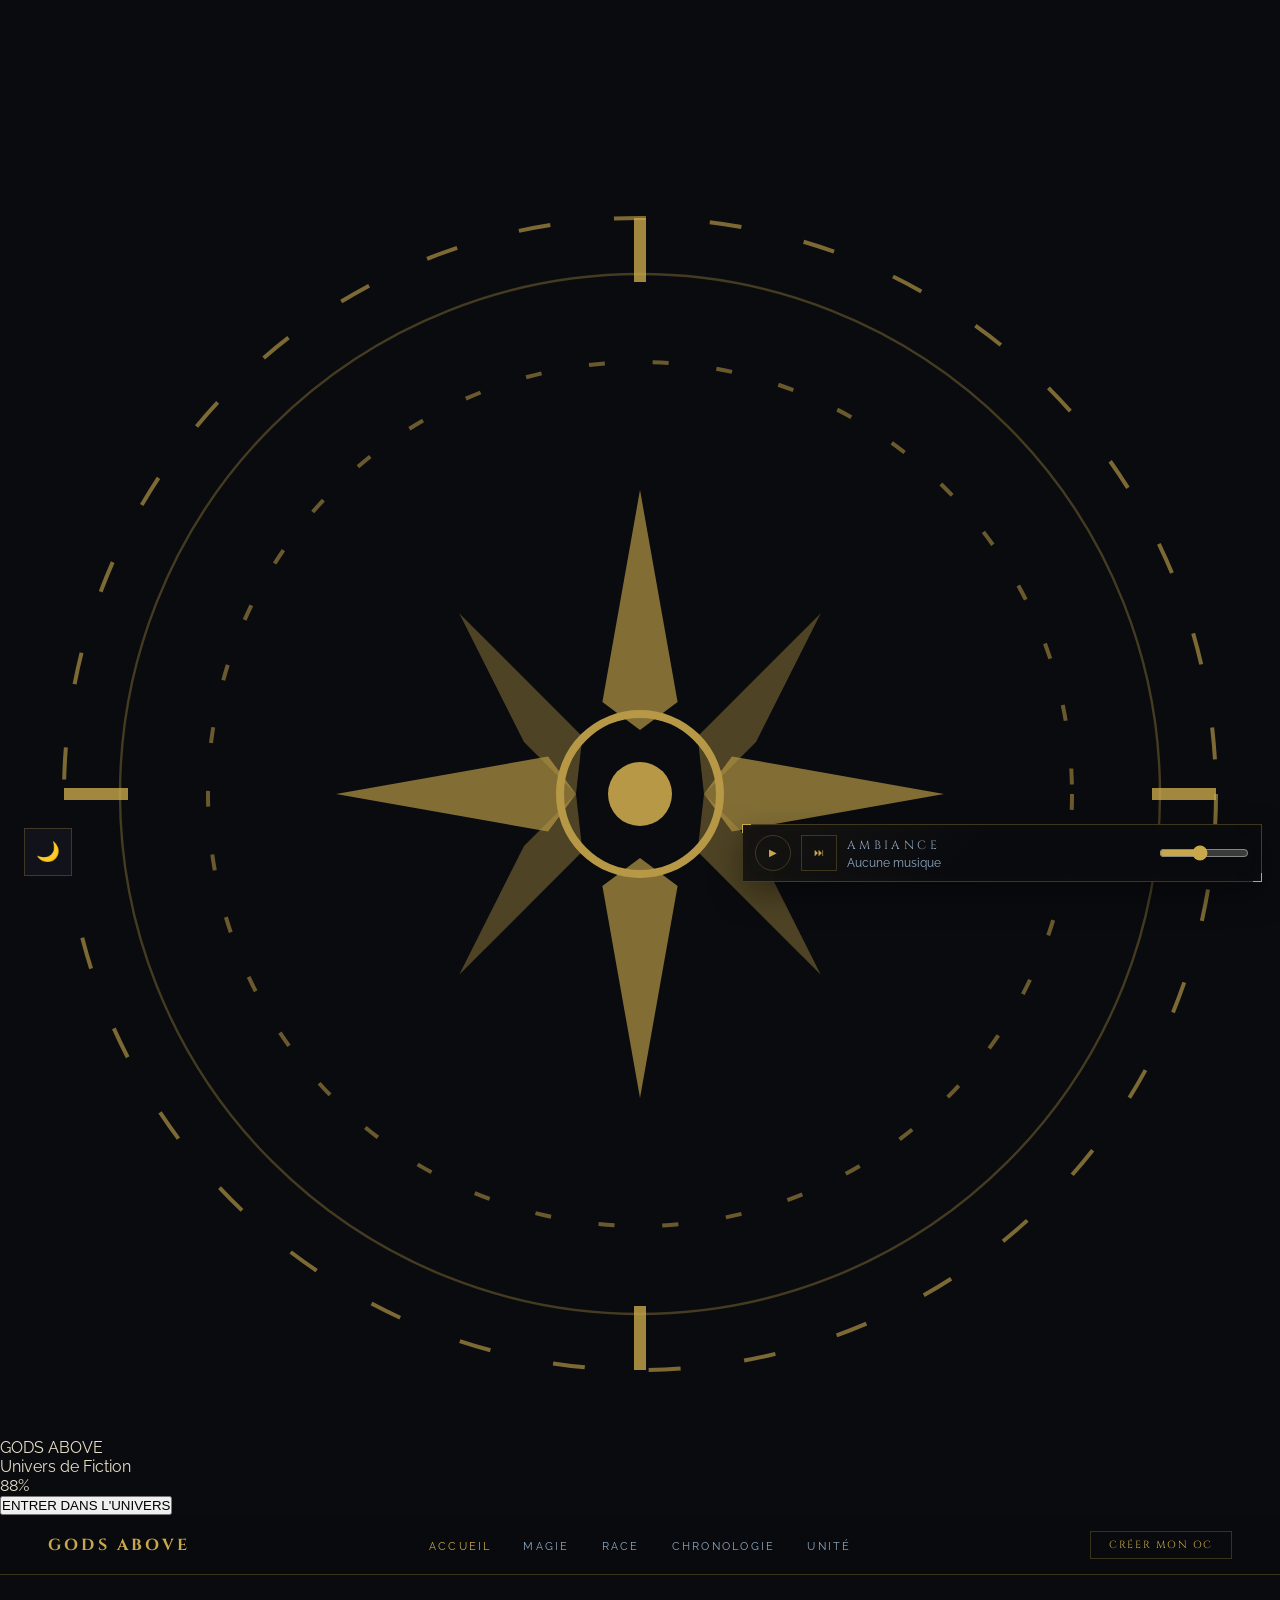
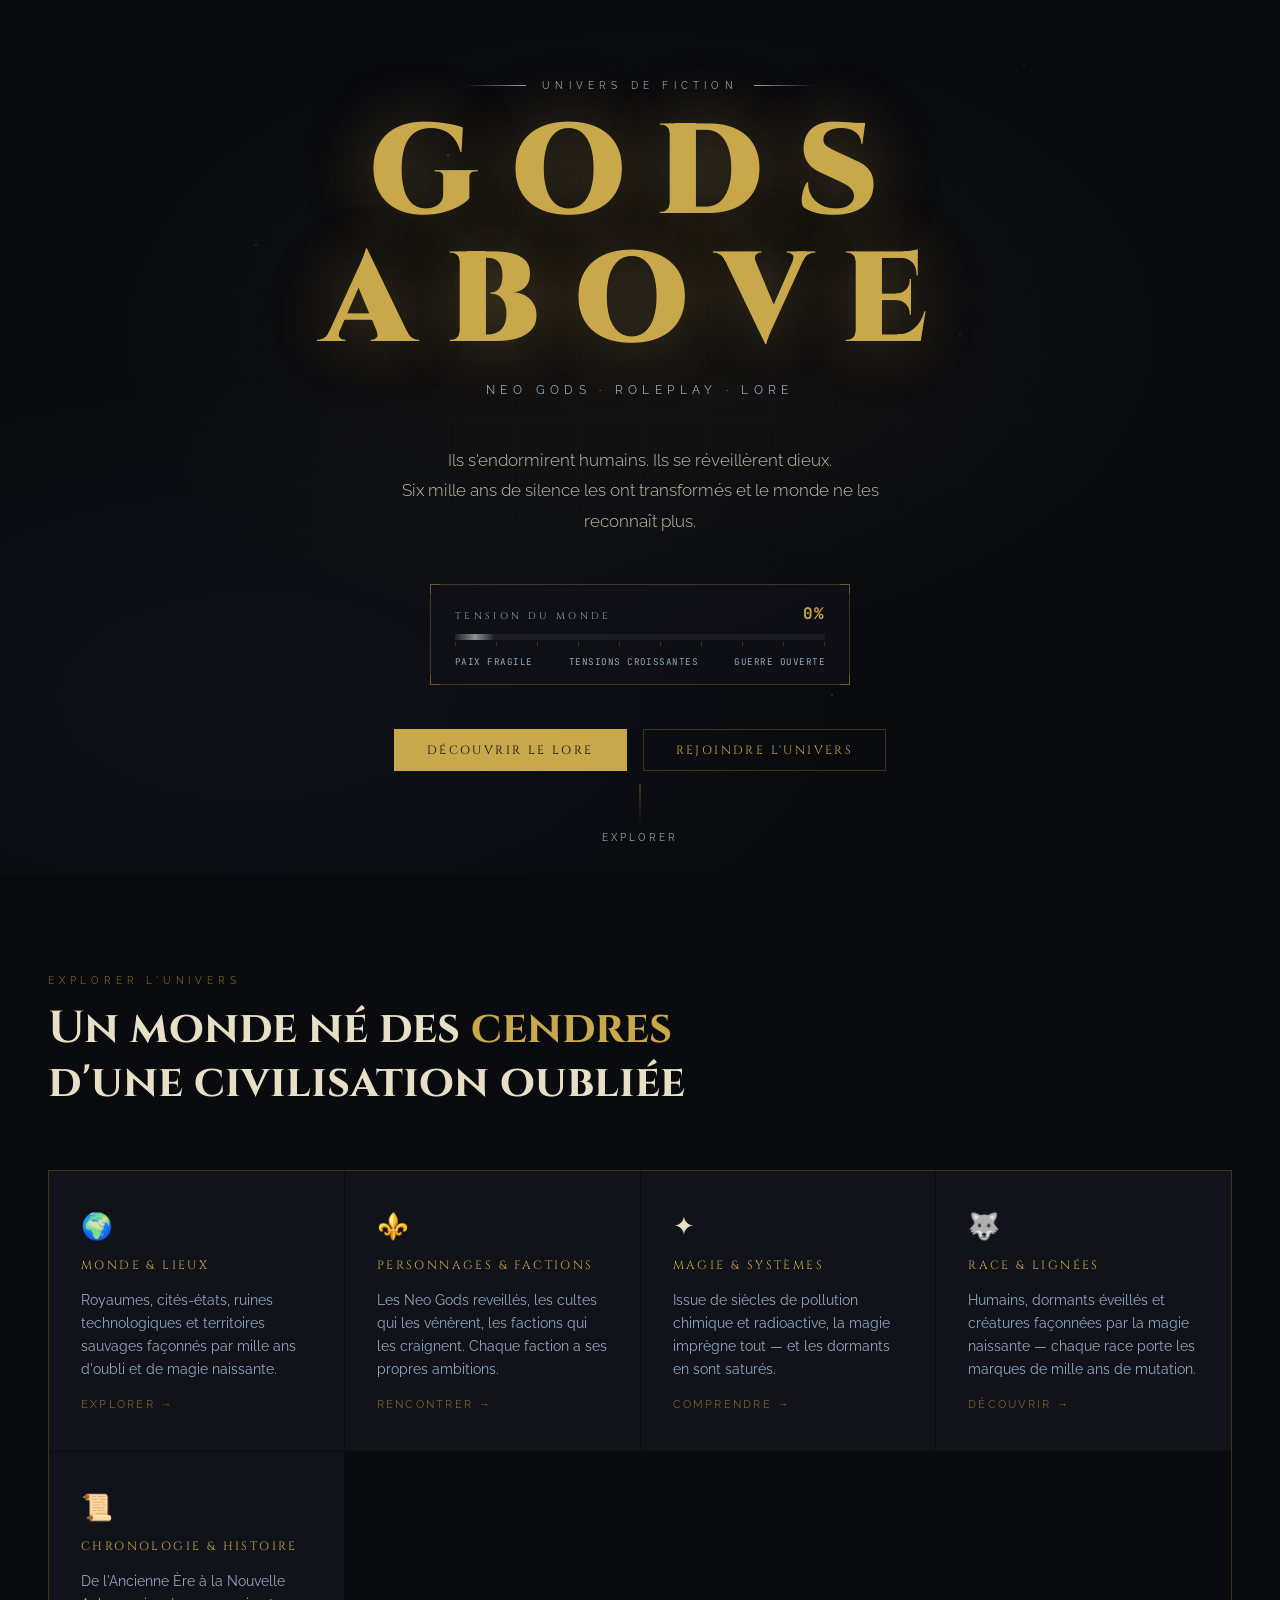
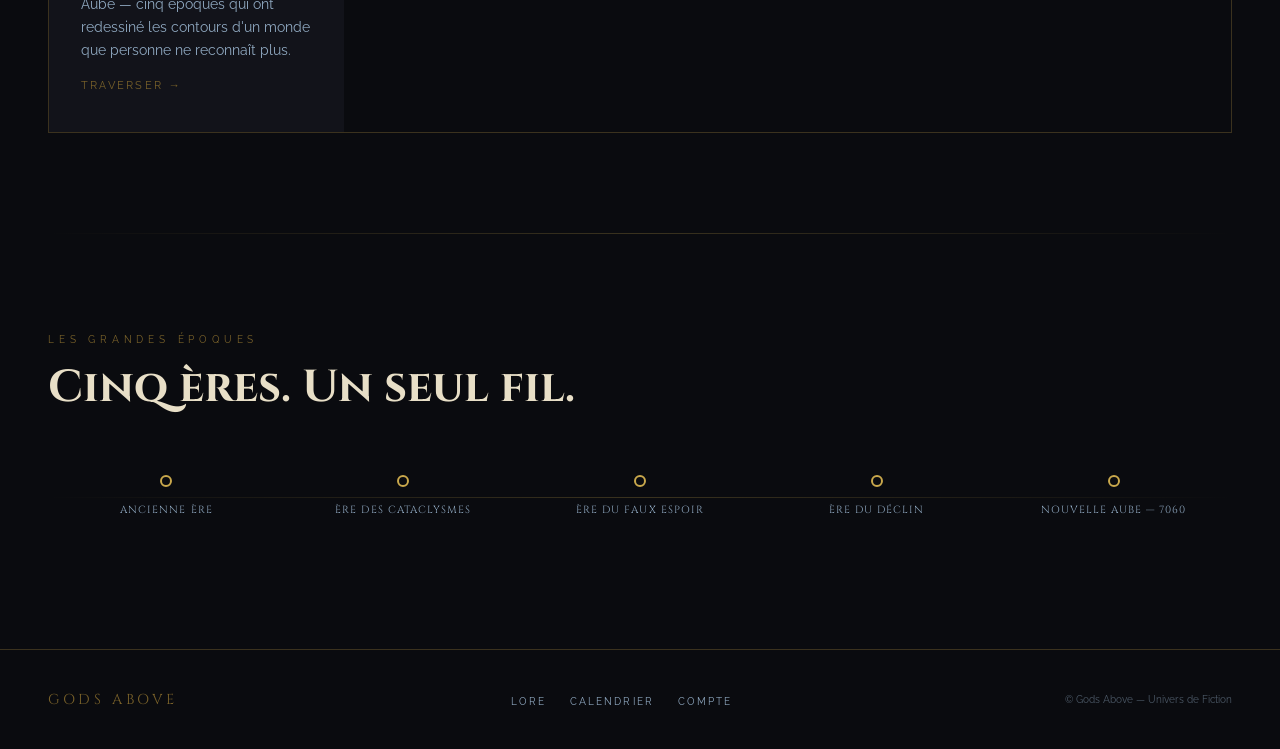
==== index.html @ 7253e28e "Update index.html" ====
<!DOCTYPE html>
<html lang="fr">
<head>
  <meta charset="UTF-8" />
  <meta name="viewport" content="width=device-width, initial-scale=1.0" />
  <title>Gods Above</title>
  <link rel="preconnect" href="https://fonts.googleapis.com" />
  <link href="https://fonts.googleapis.com/css2?family=Cinzel:wght@400;600;700;900&family=Raleway:wght@300;400;500;600&family=Cinzel+Decorative:wght@400;700&family=JetBrains+Mono:wght@400;500;700&display=swap" rel="stylesheet" />
  <link rel="stylesheet" href="css/global.css" />
  <link rel="stylesheet" href="css/loading.css" />
  <link rel="stylesheet" href="css/player.css" />
</head>
<body>
  <!-- ════════════════════════════════════
     LOADING SCREEN
════════════════════════════════════ -->
<div id="screen-loading">
<canvas id="loading-canvas"></canvas>
<div class="loading-seal">
<svg class="seal-svg" fill="none" viewbox="0 0 160 160" xmlns="http://www.w3.org/2000/svg">
<g class="seal-ring">
<circle cx="80" cy="80" opacity="0.6" r="72" stroke="#C9A84C" stroke-dasharray="4 8" stroke-width="0.5"></circle>
<circle cx="80" cy="80" opacity="0.3" r="65" stroke="#C9A84C" stroke-width="0.3"></circle>
<line opacity="0.8" stroke="#C9A84C" stroke-width="1.5" x1="80" x2="80" y1="8" y2="16"></line>
<line opacity="0.8" stroke="#C9A84C" stroke-width="1.5" x1="152" x2="144" y1="80" y2="80"></line>
<line opacity="0.8" stroke="#C9A84C" stroke-width="1.5" x1="80" x2="80" y1="152" y2="144"></line>
<line opacity="0.8" stroke="#C9A84C" stroke-width="1.5" x1="8" x2="16" y1="80" y2="80"></line>
</g>
<g style="animation: rotateSeal 5s linear infinite reverse; transform-origin:80px 80px;">
<circle cx="80" cy="80" opacity="0.5" r="54" stroke="#C9A84C" stroke-dasharray="2 6" stroke-width="0.5"></circle>
</g>
<g opacity="0.9">
<path d="M80 42 L84.7 68.5 L80 72 L75.3 68.5 Z" fill="#C9A84C" opacity="0.7"></path>
<path d="M80 118 L84.7 91.5 L80 88 L75.3 91.5 Z" fill="#C9A84C" opacity="0.7"></path>
<path d="M42 80 L68.5 75.3 L72 80 L68.5 84.7 Z" fill="#C9A84C" opacity="0.7"></path>
<path d="M118 80 L91.5 75.3 L88 80 L91.5 84.7 Z" fill="#C9A84C" opacity="0.7"></path>
<path d="M57.4 57.4 L72.8 72.8 L72 80 L65.5 73.5 Z" fill="#C9A84C" opacity="0.4"></path>
<path d="M102.6 57.4 L87.2 72.8 L88 80 L94.5 73.5 Z" fill="#C9A84C" opacity="0.4"></path>
<path d="M57.4 102.6 L72.8 87.2 L72 80 L65.5 86.5 Z" fill="#C9A84C" opacity="0.4"></path>
<path d="M102.6 102.6 L87.2 87.2 L88 80 L94.5 86.5 Z" fill="#C9A84C" opacity="0.4"></path>
<circle cx="80" cy="80" fill="none" r="10" stroke="#C9A84C" stroke-width="1"></circle>
<circle cx="80" cy="80" fill="#C9A84C" r="4"></circle>
</g>
</svg>
<div class="loading-title">GODS ABOVE</div>
<div class="loading-sub">Univers de Fiction</div>
<div class="loading-bar-wrap">
<div class="loading-bar" id="loading-bar"></div>
</div>
<div class="loading-pct" id="loading-pct">0%</div>
<button class="enter-btn" id="enter-btn" onclick="enterSite()">
      ENTRER DANS L'UNIVERS
    </button>
</div>
</div>
  <nav class="site-nav">
    <a href="#/accueil" class="nav-logo" data-route="accueil">GODS ABOVE</a>
    <ul class="nav-links">
      <li><a href="#/accueil" data-route="accueil">Accueil</a></li>
      <li><a href="#/magie" data-route="magie">Magie</a></li>
      <li><a href="#/race" data-route="race">Race</a></li>
      <li><a href="#/chronologie" data-route="chronologie">Chronologie</a></li>
      <li><a href="#/unite" data-route="unite">Unité</a></li>
    </ul>
    <div class="nav-actions">
      <a href="#/creation" class="nav-btn nav-btn-outline" data-route="creation">Créer mon OC</a>
    </div>
  </nav>

  <main id="ga-app"></main>

  <div class="music-player" aria-label="Lecteur musical">
  <audio id="ga-audio"></audio>

  <button
    id="ga-play"
    class="music-btn music-play-btn"
    type="button"
    aria-label="Lire la musique"
  >
    ▶
  </button>

  <button
    id="ga-next"
    class="music-btn"
    type="button"
    aria-label="Piste suivante"
  >
    ⏭
  </button>

  <div class="music-track">
    <span class="music-track-label">Ambiance</span>
    <span id="ga-track-title">Aucune musique</span>
  </div>

  <input
    id="ga-volume"
    class="music-volume"
    type="range"
    min="0"
    max="1"
    step="0.01"
    value="0.45"
    aria-label="Volume"
  />
</div>

  <script src="js/router.js"></script>
  <script src="js/loading.js"></script>
  <script src="js/player.js"></script>
</body>
</html>
---- css/global.css ----
:root {
  --gold: #C9A84C;
  --gold-light: #E8C96A;
  --gold-dim: #7A622A;
  --dark: #0A0B0F;
  --panel: #12131A;
  --panel-2: #1E1F28;
  --border: rgba(201,168,76,0.25);
  --text: #E8DFC7;
  --text-muted: #8FA8C0;
}
* { box-sizing: border-box; }
html { scroll-behavior: smooth; }
body {
  margin: 0;
  min-height: 100vh;
  background: var(--dark);
  color: var(--text);
  font-family: 'Raleway', sans-serif;
  overflow-x: hidden;
}
a { color: inherit; }
.site-nav {
  position: sticky;
  top: 0;
  z-index: 10000;
  background: rgba(10,11,15,0.94);
  backdrop-filter: blur(12px);
  border-bottom: 1px solid var(--border);
  padding: 0 48px;
  display: flex;
  align-items: center;
  justify-content: space-between;
  height: 60px;
}
.nav-logo {
  font-family: 'Cinzel', serif;
  font-size: 1rem;
  font-weight: 700;
  letter-spacing: 0.2em;
  color: var(--gold);
  text-decoration: none;
  white-space: nowrap;
}
.nav-links {
  display: flex;
  gap: 32px;
  list-style: none;
  margin: 0;
  padding: 0;
}
.nav-links a {
  font-size: 0.7rem;
  letter-spacing: 0.2em;
  text-transform: uppercase;
  color: var(--text-muted);
  text-decoration: none;
  transition: color 0.2s;
}
.nav-links a:hover,
.nav-links a.active { color: var(--gold); }
.nav-actions { display: flex; gap: 12px; align-items: center; }
.nav-btn {
  padding: 6px 18px;
  font-family: 'Cinzel', serif;
  font-size: 0.65rem;
  letter-spacing: 0.15em;
  cursor: pointer;
  transition: all 0.2s;
  text-transform: uppercase;
  text-decoration: none;
  border: none;
}
.nav-btn-outline { background: transparent; color: var(--gold); border: 1px solid var(--border); }
.nav-btn-outline:hover { border-color: var(--gold); background: rgba(201,168,76,0.06); }
#ga-app { min-height: calc(100vh - 60px); }
#ga-app.is-loading { opacity: 0.45; transition: opacity .18s ease; }
.page-placeholder { padding: 80px 48px; color: var(--text); }
.music-player {
  position: fixed;
  right: 18px;
  bottom: 18px;
  z-index: 11000;
  display: flex;
  align-items: center;
  gap: 8px;
  padding: 10px 12px;
  background: rgba(18,19,26,0.92);
  border: 1px solid var(--border);
  backdrop-filter: blur(10px);
}
.music-player button {
  background: transparent;
  color: var(--gold);
  border: 1px solid var(--border);
  padding: 5px 9px;
  cursor: pointer;
  font-family: 'Cinzel', serif;
  letter-spacing: .08em;
  font-size: .65rem;
  text-transform: uppercase;
}
.music-player span { color: var(--text-muted); font-size: .75rem; }
.music-player input { width: 90px; }
@media (max-width: 900px) {
  .site-nav { padding: 0 20px; }
  .nav-links { display: none; }
  .music-player { left: 12px; right: 12px; justify-content: center; }
}

/* ════════════════════════════════════════
   MUSIC PLAYER
════════════════════════════════════════ */

.music-player {
  position: fixed;
  right: 18px;
  bottom: 18px;
  z-index: 300;

  width: min(520px, calc(100vw - 36px));
  min-height: 58px;
  padding: 10px 12px;

  display: flex;
  align-items: center;
  gap: 10px;

  background:
    linear-gradient(135deg, rgba(201, 168, 76, 0.06), transparent 45%),
    rgba(10, 11, 15, 0.96);

  border: 1px solid rgba(201, 168, 76, 0.28);
  box-shadow:
    0 12px 32px rgba(0, 0, 0, 0.38),
    inset 0 0 18px rgba(201, 168, 76, 0.025);

  backdrop-filter: blur(10px);
}

.music-player::before,
.music-player::after {
  content: "";
  position: absolute;
  width: 9px;
  height: 9px;
  pointer-events: none;
}

.music-player::before {
  top: -1px;
  left: -1px;
  border-top: 1px solid var(--gold);
  border-left: 1px solid var(--gold);
}

.music-player::after {
  right: -1px;
  bottom: -1px;
  border-right: 1px solid var(--gold);
  border-bottom: 1px solid var(--gold);
}

.music-btn {
  width: 36px;
  height: 36px;
  flex: 0 0 36px;

  display: inline-flex;
  align-items: center;
  justify-content: center;

  border: 1px solid rgba(201, 168, 76, 0.35);
  background: rgba(201, 168, 76, 0.04);
  color: var(--gold);

  font-family: "Cinzel", serif;
  font-size: 0.82rem;

  cursor: pointer;
  transition:
    background 0.2s ease,
    border-color 0.2s ease,
    color 0.2s ease,
    transform 0.2s ease,
    box-shadow 0.2s ease;
}

.music-play-btn {
  border-radius: 50%;
}

.music-btn:hover {
  background: rgba(201, 168, 76, 0.12);
  border-color: var(--gold);
  color: var(--gold-light);
  transform: translateY(-1px);
  box-shadow: 0 0 16px rgba(201, 168, 76, 0.18);
}

.music-track {
  min-width: 0;
  flex: 1;

  display: flex;
  flex-direction: column;
  gap: 3px;
}

.music-track-label {
  font-family: "Cinzel", serif;
  font-size: 0.5rem;
  letter-spacing: 0.28em;
  text-transform: uppercase;
  color: var(--gold-dim);
}

#ga-track-title {
  overflow: hidden;
  white-space: nowrap;
  text-overflow: ellipsis;

  font-family: "Raleway", sans-serif;
  font-size: 0.76rem;
  color: var(--text-muted);
}

.music-volume {
  width: 82px;
  accent-color: var(--gold);
  cursor: pointer;
}

@media (max-width: 620px) {
  .music-player {
    right: 10px;
    bottom: 10px;
    width: calc(100vw - 20px);
  }

  .music-volume {
    width: 56px;
  }
}
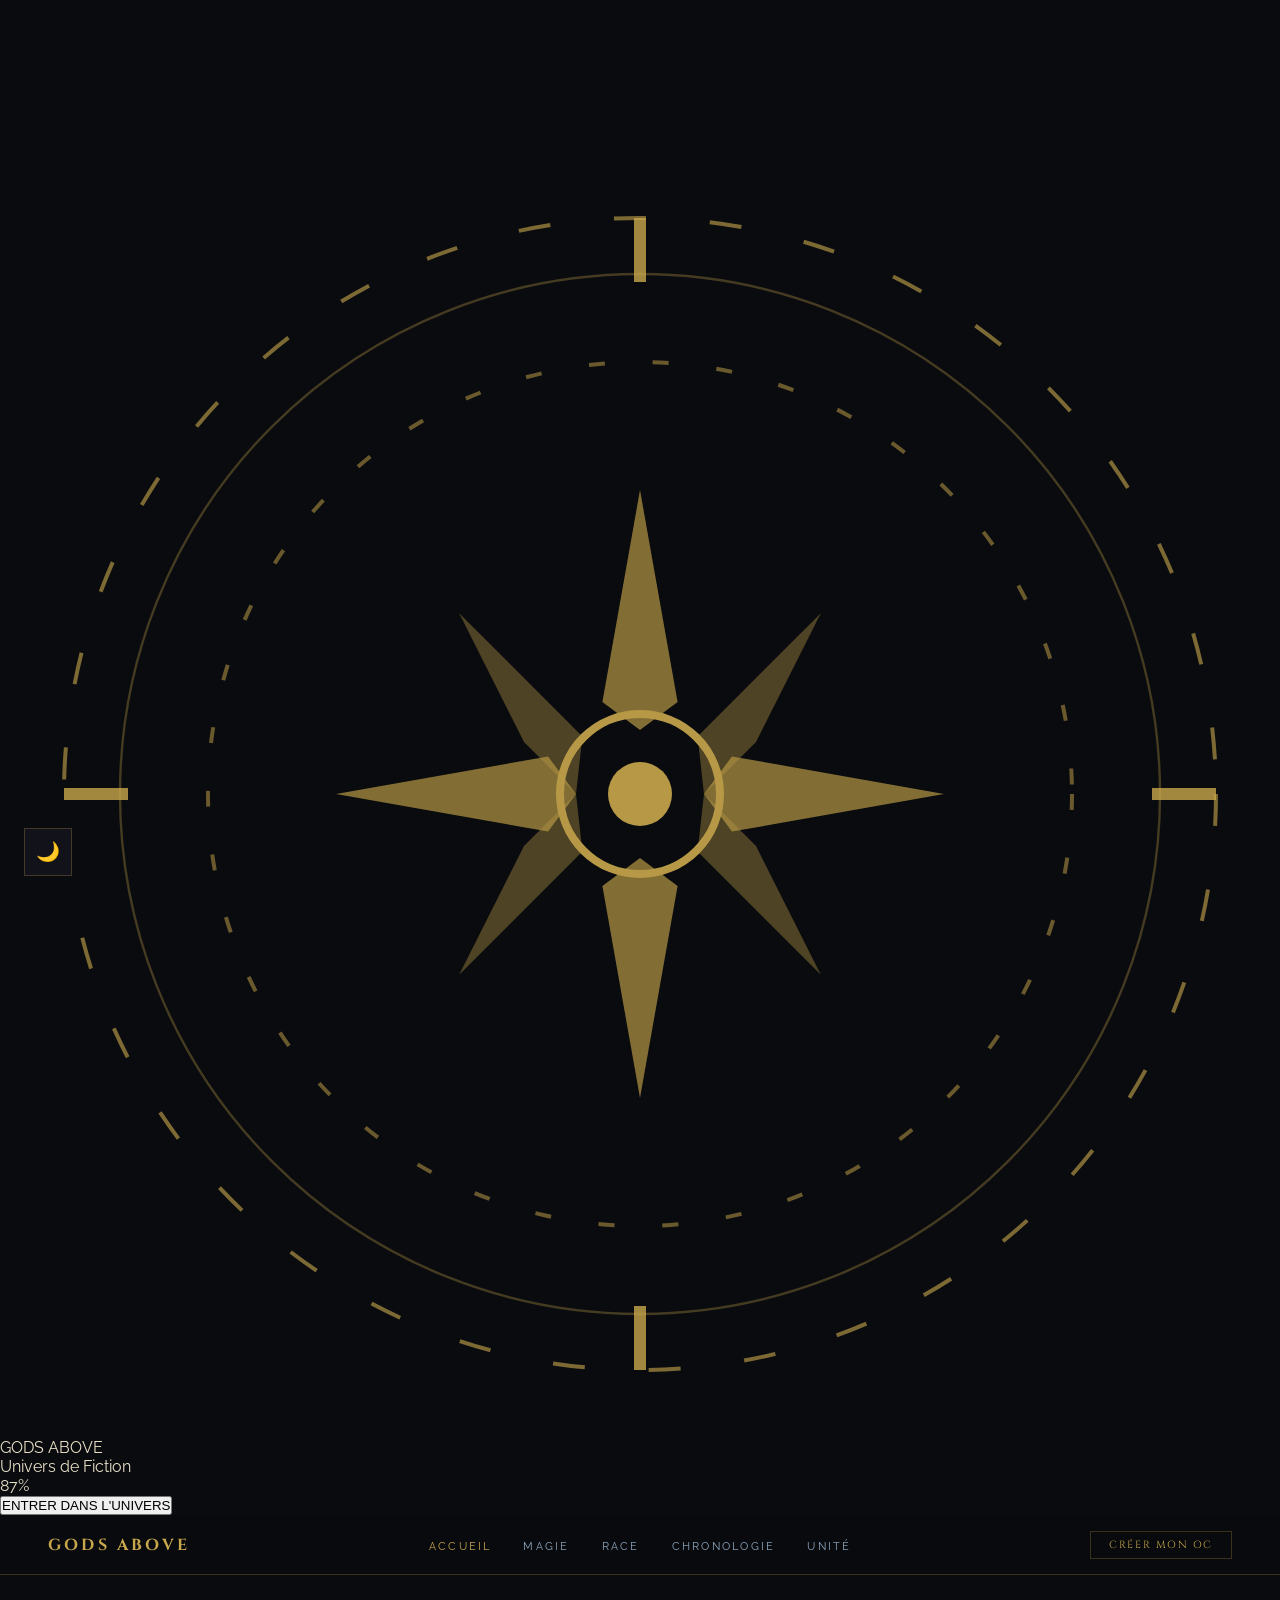
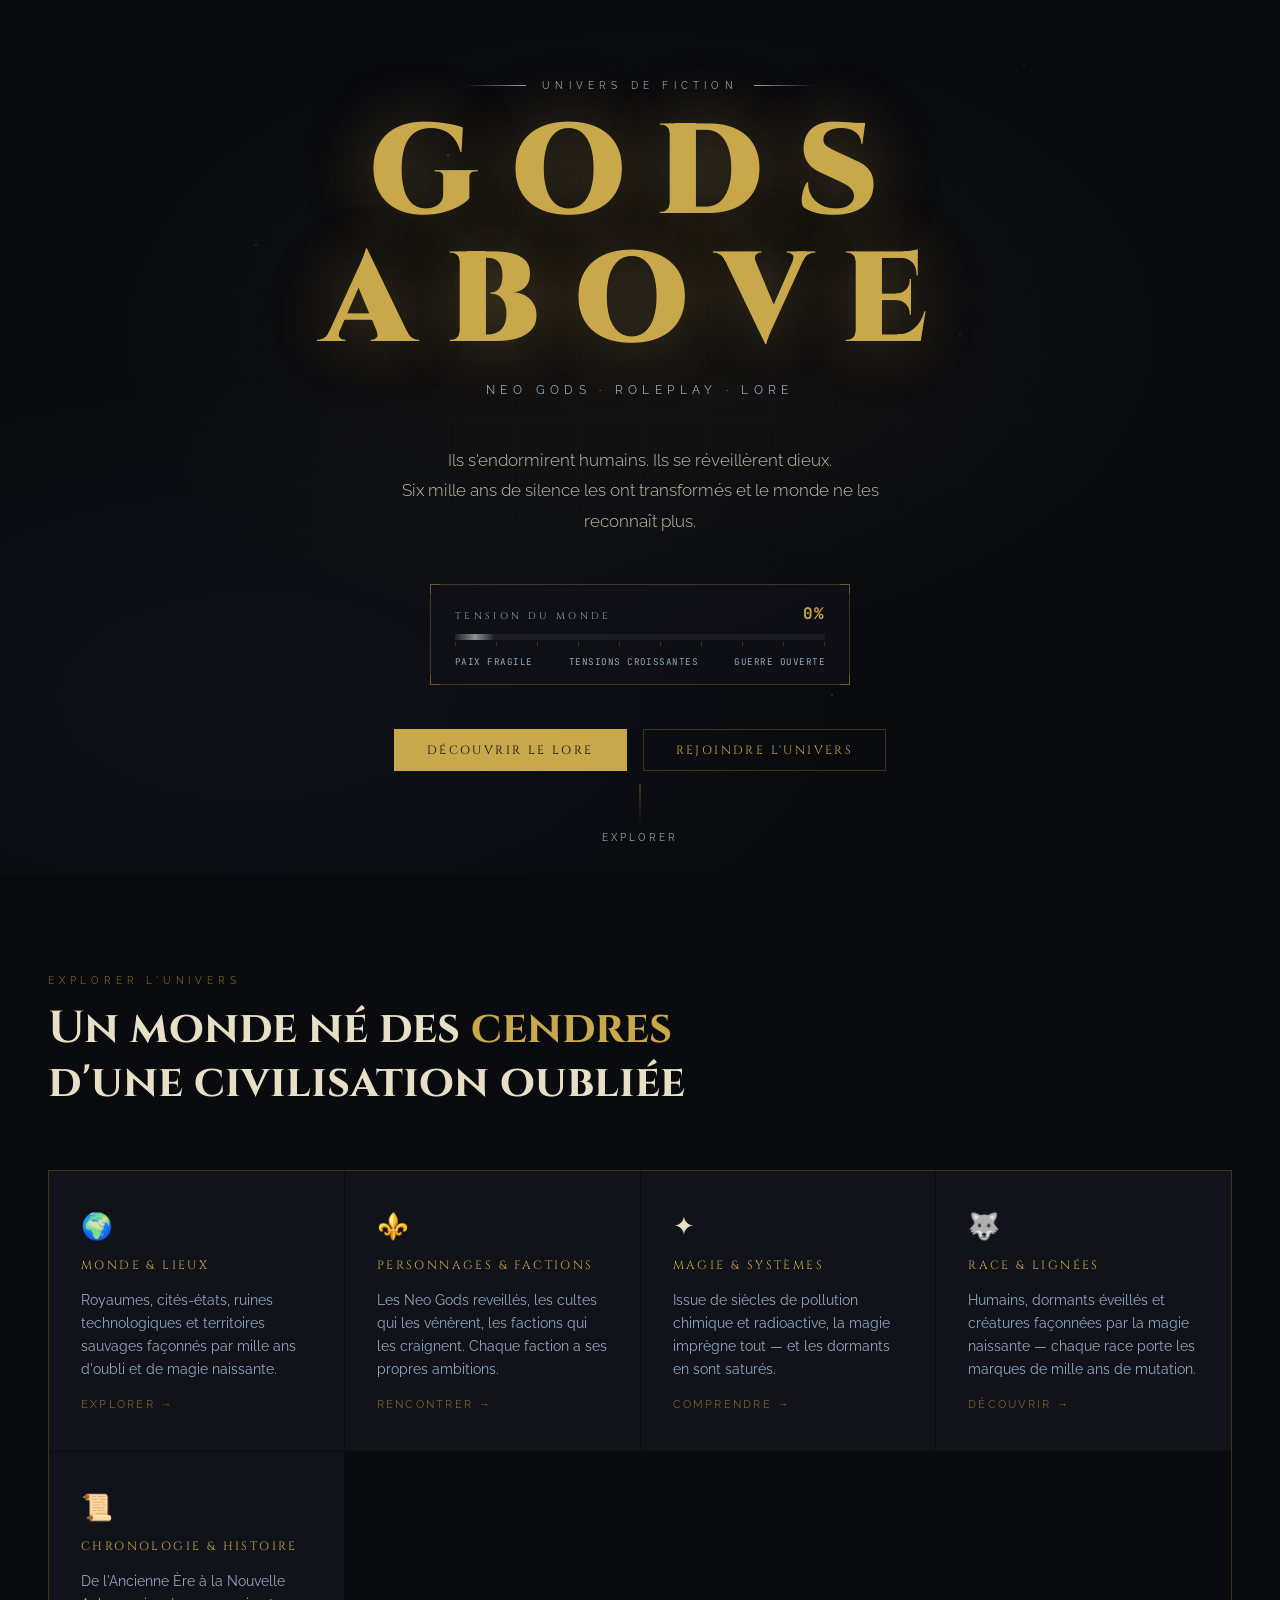
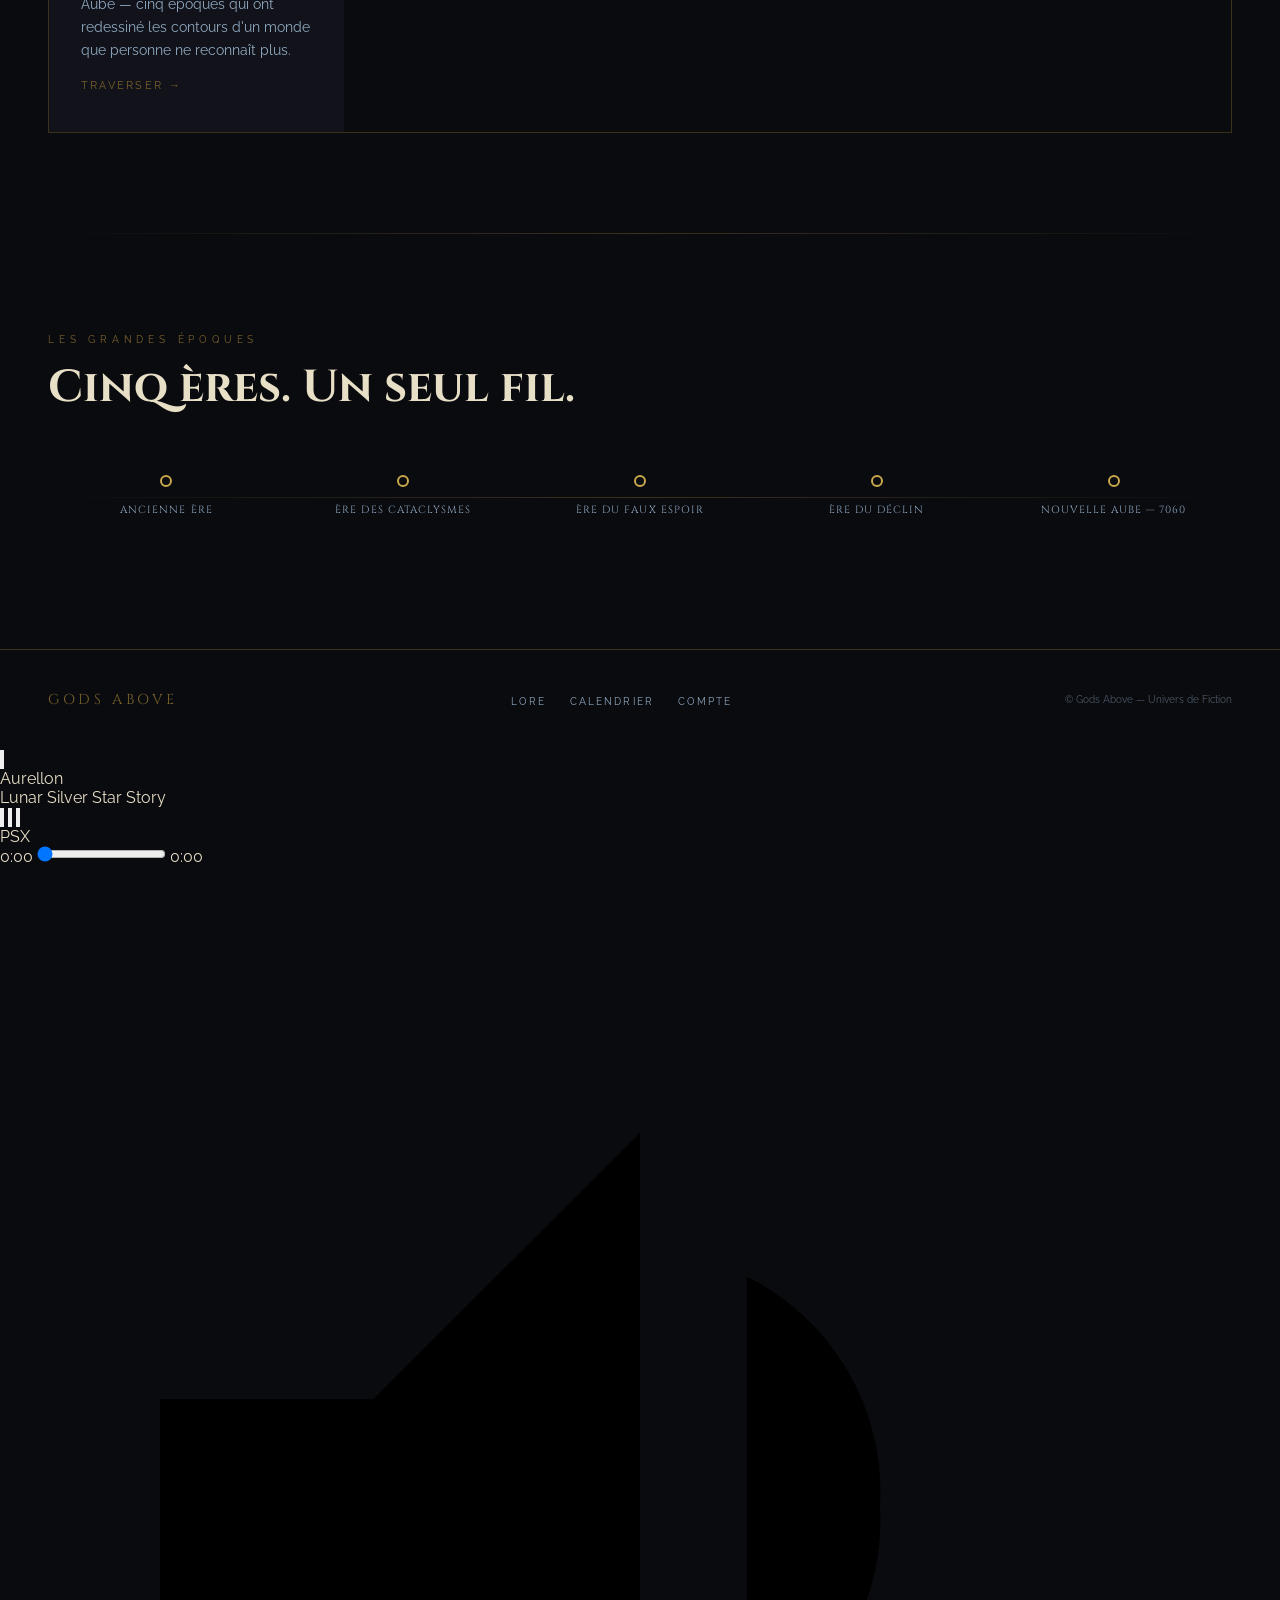
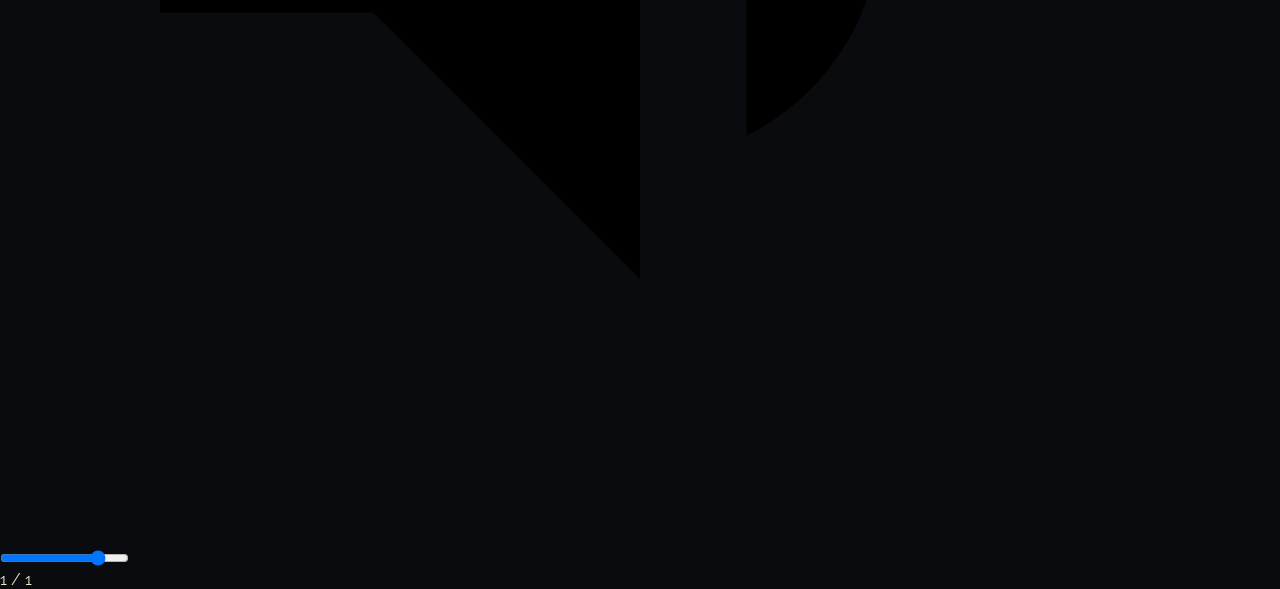
==== commit 01b6e83e: "Update index.html" ====
--- a/index.html
+++ b/index.html
@@ -69,43 +69,50 @@
 
   <main id="ga-app"></main>
 
-  <div class="music-player" aria-label="Lecteur musical">
-  <audio id="ga-audio"></audio>
-
-  <button
-    id="ga-play"
-    class="music-btn music-play-btn"
-    type="button"
-    aria-label="Lire la musique"
-  >
-    ▶
-  </button>
-
-  <button
-    id="ga-next"
-    class="music-btn"
-    type="button"
-    aria-label="Piste suivante"
-  >
-    ⏭
-  </button>
-
-  <div class="music-track">
-    <span class="music-track-label">Ambiance</span>
-    <span id="ga-track-title">Aucune musique</span>
+  <div class="ga-player" id="gaPlayer">
+  <div class="ga-player__head">
+    <button class="ga-player__toggle" id="gaToggle" aria-label="Réduire / agrandir le lecteur">
+      <svg viewBox="0 0 24 24"><path d="M7 10l5 5 5-5z"/></svg>
+    </button>
   </div>
 
-  <input
-    id="ga-volume"
-    class="music-volume"
-    type="range"
-    min="0"
-    max="1"
-    step="0.01"
-    value="0.45"
-    aria-label="Volume"
-  />
+  <div class="ga-player__cover" id="gaCover">Aurellon</div>
+
+  <div class="ga-player__row">
+    <p class="ga-player__title" id="gaTitle">Titre du morceau</p>
+
+    <div class="ga-player__controls">
+      <button class="ga-player__btn" id="gaPrev" aria-label="Précédent">
+        <svg viewBox="0 0 24 24"><path d="M6 6h2v12H6zm3.5 6l10-6v12z"/></svg>
+      </button>
+      <button class="ga-player__btn ga-player__btn--play" id="gaPlay" aria-label="Lecture / Pause">
+        <svg id="gaPlayIcon" viewBox="0 0 24 24"><path d="M8 5v14l11-7z"/></svg>
+      </button>
+      <button class="ga-player__btn" id="gaNext" aria-label="Suivant">
+        <svg viewBox="0 0 24 24"><path d="M16 6h2v12h-2zM4.5 6l10 6-10 6z"/></svg>
+      </button>
+    </div>
+  </div>
+
+  <p class="ga-player__artist" id="gaArtist">Artiste / Album</p>
+
+  <div class="ga-player__bar">
+    <span class="ga-player__time" id="gaCurrent">0:00</span>
+    <input type="range" class="ga-player__progress" id="gaProgress" value="0" min="0" max="100" step="0.1">
+    <span class="ga-player__time" id="gaDuration">0:00</span>
+  </div>
+
+  <div class="ga-player__footer">
+    <div class="ga-player__vol">
+      <svg viewBox="0 0 24 24"><path d="M3 10v4h4l5 5V5L7 10H3zm13.5 2A4.5 4.5 0 0 0 14 7.7v8.6a4.5 4.5 0 0 0 2.5-4.3z"/></svg>
+      <input type="range" id="gaVolume" min="0" max="1" step="0.01" value="0.8">
+    </div>
+    <span class="ga-player__track-index" id="gaIndex">1 / 1</span>
+  </div>
+
+  <audio id="gaAudio" preload="metadata"></audio>
 </div>
+
 
   <script src="js/router.js"></script>
   <script src="js/loading.js"></script>
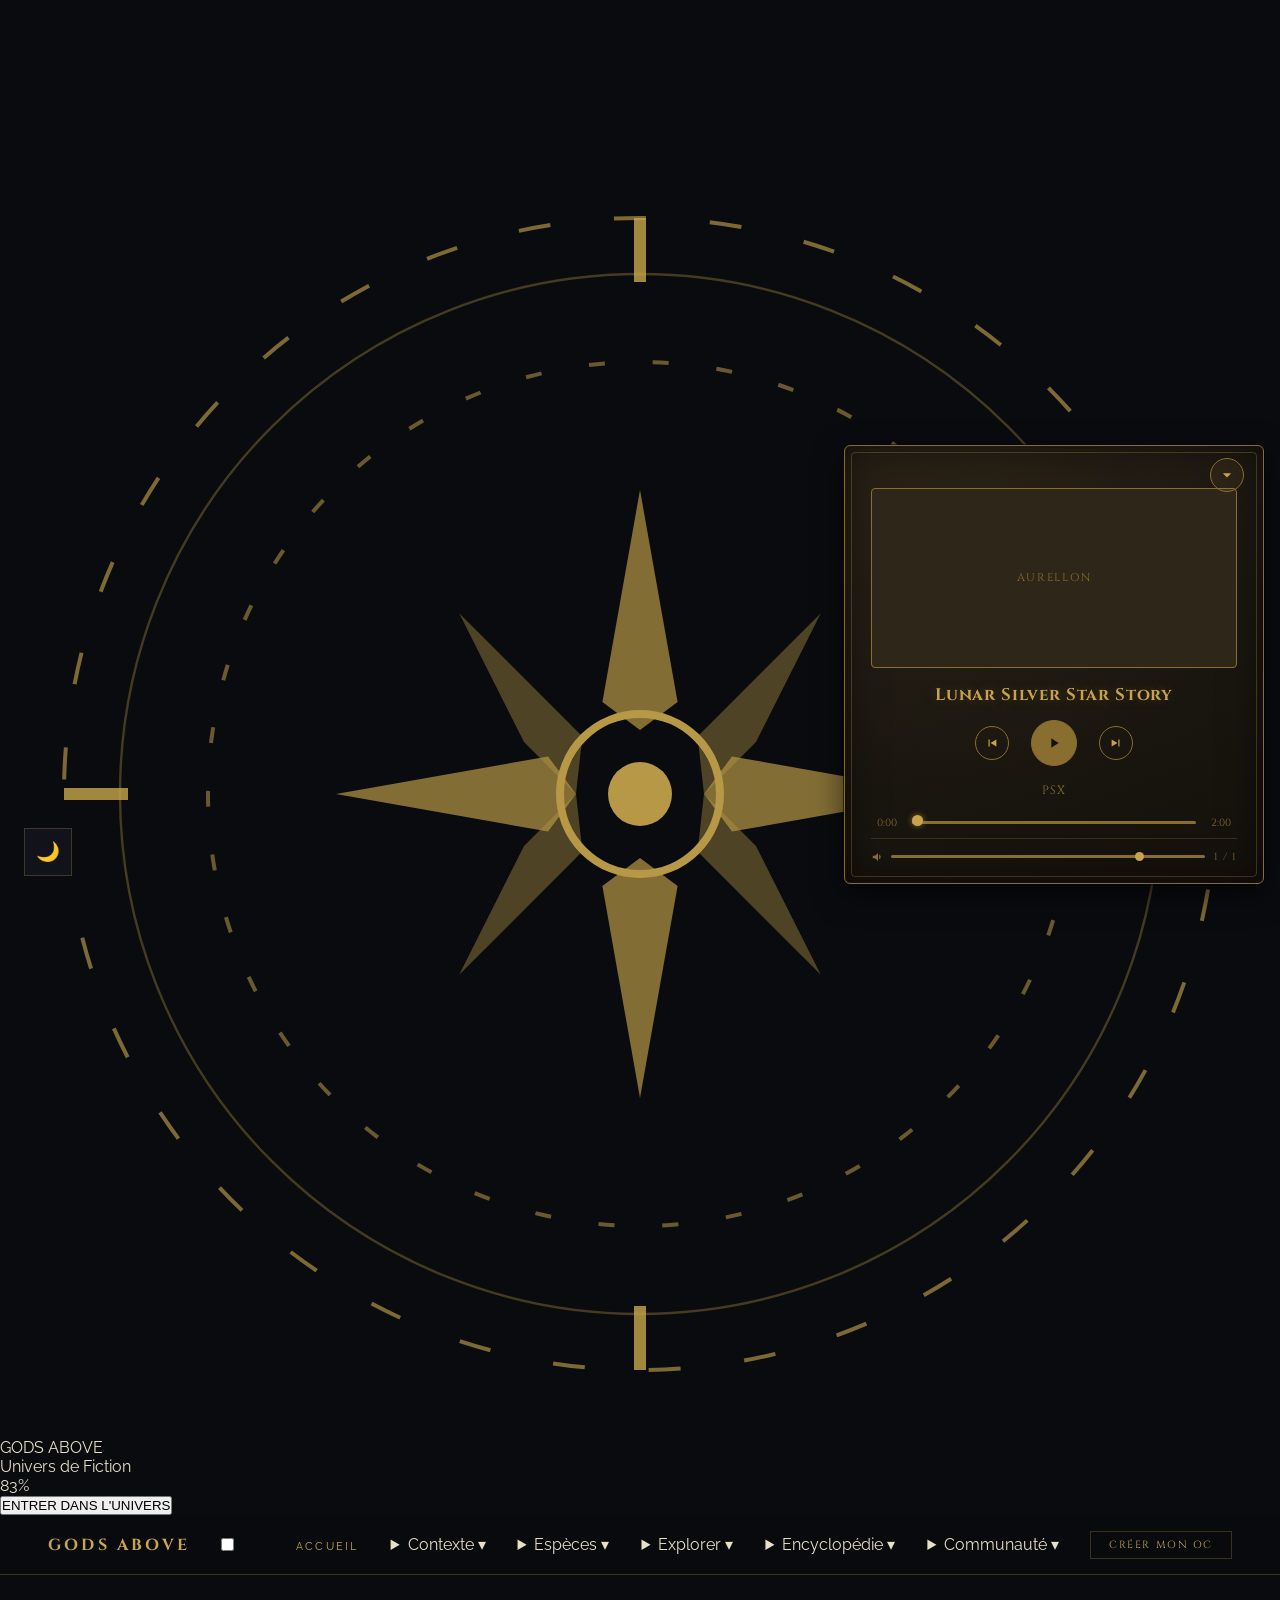
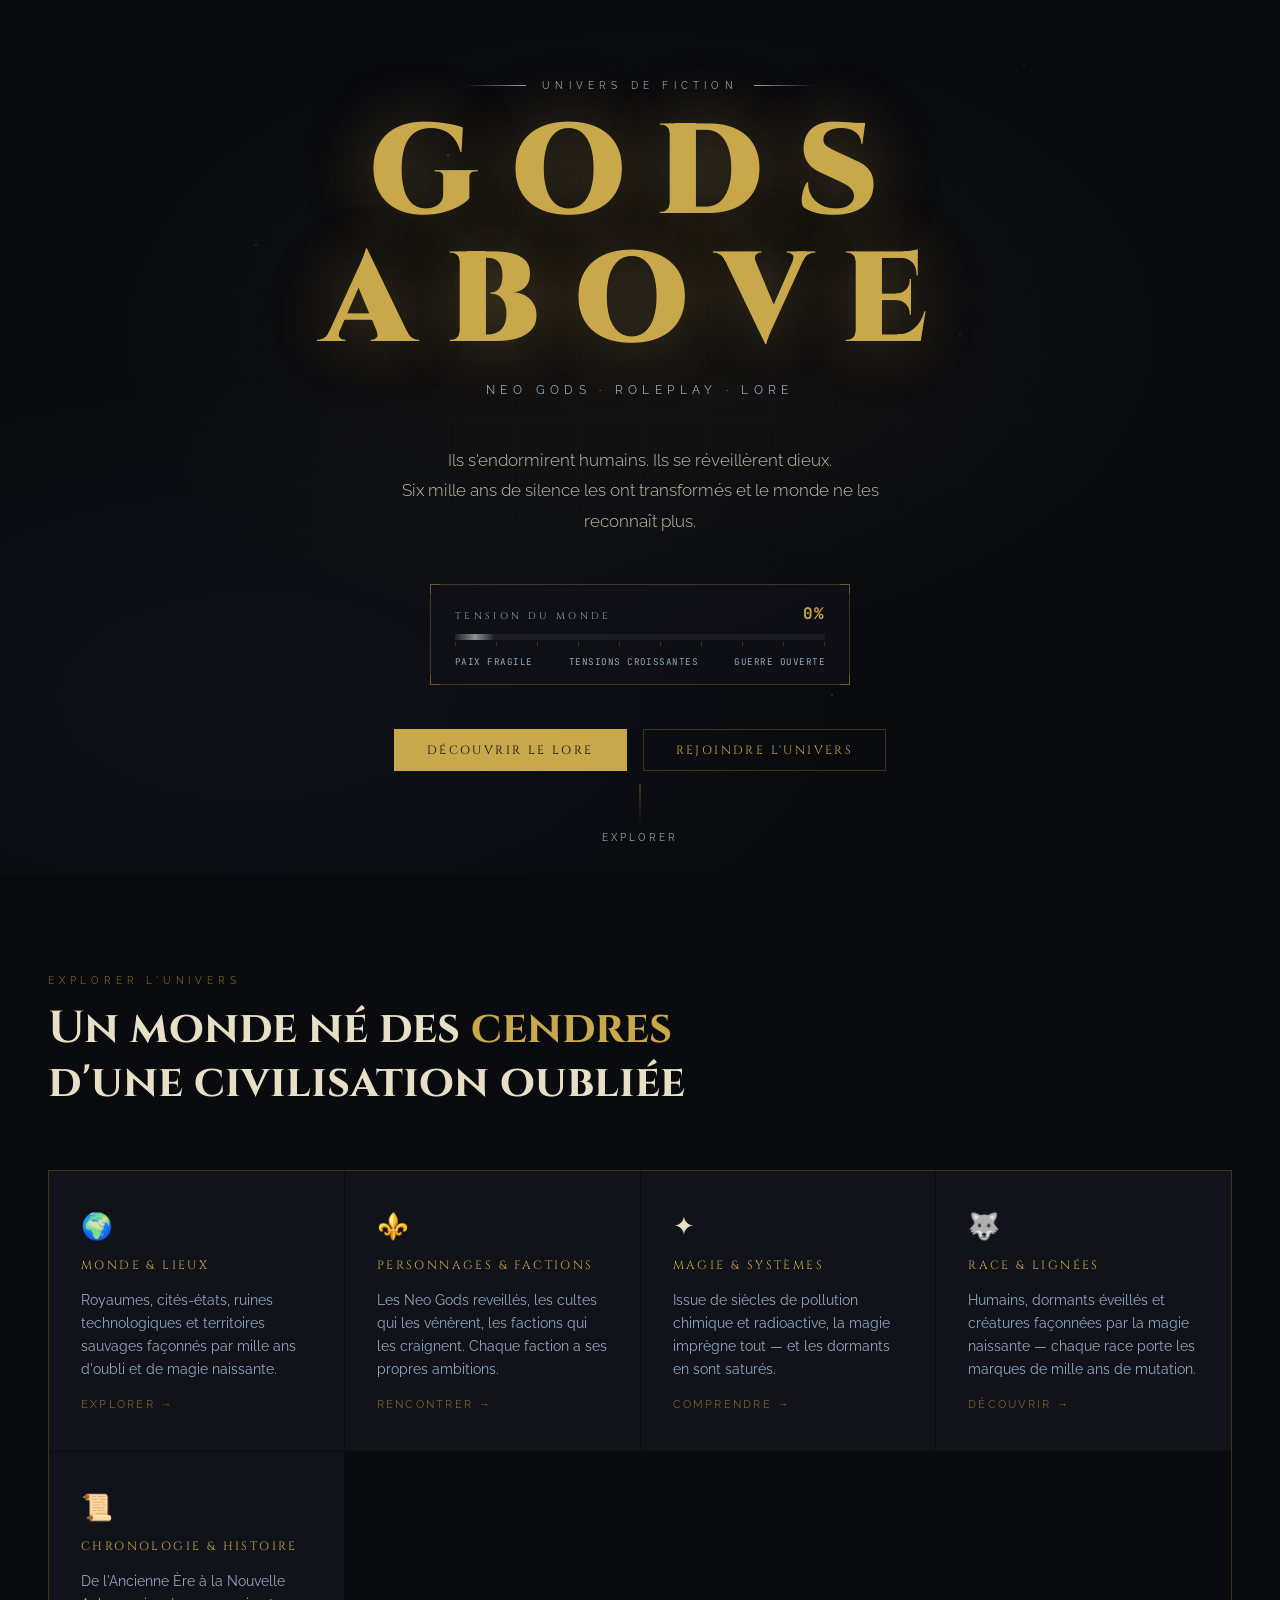
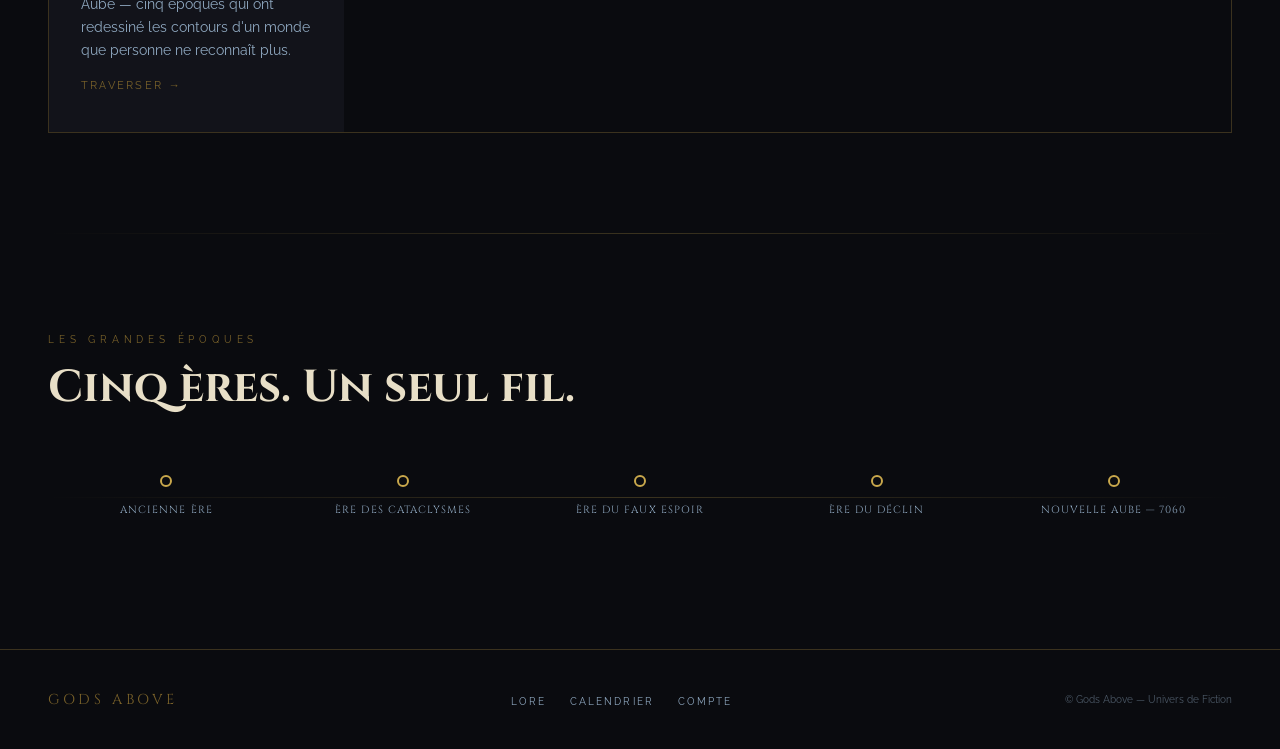
==== commit d6808f18: "Add files via upload" ====
--- a/index.html
+++ b/index.html
@@ -53,15 +53,148 @@
     </button>
 </div>
 </div>
-  <nav class="site-nav">
+  <!-- ════════════════════════════════════
+       NAVIGATION PRINCIPALE
+       Images : ajoutez les fichiers dans images/menu/
+  ════════════════════════════════════ -->
+  <nav class="site-nav" aria-label="Navigation principale">
     <a href="#/accueil" class="nav-logo" data-route="accueil">GODS ABOVE</a>
+
+    <input class="nav-menu-toggle" type="checkbox" id="nav-menu-toggle" aria-label="Ouvrir le menu">
+    <label class="nav-menu-button" for="nav-menu-toggle" aria-hidden="true">
+      <span></span><span></span><span></span>
+    </label>
+
     <ul class="nav-links">
-      <li><a href="#/accueil" data-route="accueil">Accueil</a></li>
-      <li><a href="#/magie" data-route="magie">Magie</a></li>
-      <li><a href="#/race" data-route="race">Race</a></li>
-      <li><a href="#/chronologie" data-route="chronologie">Chronologie</a></li>
-      <li><a href="#/unite" data-route="unite">Unité</a></li>
+      <li class="nav-item">
+        <a class="nav-label" href="#/accueil" data-route="accueil">Accueil</a>
+      </li>
+
+      <!-- CONTEXTE -->
+      <li class="nav-item">
+        <details class="nav-dropdown">
+          <summary class="nav-label">Contexte <span class="nav-chevron">▾</span></summary>
+          <div class="nav-panel">
+            <div class="nav-panel__title">Contexte de Gods Above</div>
+            <div class="nav-panel__grid">
+              <a class="menu-card" href="#/chronologie" style="--menu-image:url('images/menu/contexte/histoire.webp')">
+                <span class="menu-card__image" role="img" aria-label="Illustration de l'histoire"></span>
+                <span class="menu-card__title">Histoire</span>
+              </a>
+              <a class="menu-card" href="#/chronologie" style="--menu-image:url('images/menu/contexte/chronologie.webp')">
+                <span class="menu-card__image" role="img" aria-label="Illustration de la chronologie"></span>
+                <span class="menu-card__title">Chronologie</span>
+              </a>
+              <div class="menu-card is-disabled" aria-disabled="true" style="--menu-image:url('images/menu/contexte/personnages.webp')">
+                <span class="menu-card__image" role="img" aria-label="Illustration des personnages"></span>
+                <span class="menu-card__title">Personnages</span>
+              </div>
+            </div>
+          </div>
+        </details>
+      </li>
+
+      <!-- ESPÈCES -->
+      <li class="nav-item">
+        <details class="nav-dropdown">
+          <summary class="nav-label">Espèces <span class="nav-chevron">▾</span></summary>
+          <div class="nav-panel">
+            <div class="nav-panel__title">Espèces de Gods Above</div>
+            <div class="nav-panel__grid">
+              <a class="menu-card" href="#/race" style="--menu-image:url('images/menu/especes/races.webp')">
+                <span class="menu-card__image" role="img" aria-label="Illustration des races"></span>
+                <span class="menu-card__title">Races</span>
+              </a>
+              <div class="menu-card is-disabled" aria-disabled="true" style="--menu-image:url('images/menu/especes/faune.webp')">
+                <span class="menu-card__image" role="img" aria-label="Illustration de la faune"></span>
+                <span class="menu-card__title">Faune</span>
+              </div>
+              <div class="menu-card is-disabled" aria-disabled="true" style="--menu-image:url('images/menu/especes/flore.webp')">
+                <span class="menu-card__image" role="img" aria-label="Illustration de la flore"></span>
+                <span class="menu-card__title">Flore</span>
+              </div>
+            </div>
+          </div>
+        </details>
+      </li>
+
+      <!-- EXPLORER -->
+      <li class="nav-item">
+        <details class="nav-dropdown">
+          <summary class="nav-label">Explorer <span class="nav-chevron">▾</span></summary>
+          <div class="nav-panel">
+            <div class="nav-panel__title">Explorer les terres</div>
+            <div class="nav-panel__grid">
+              <div class="menu-card is-disabled" aria-disabled="true" style="--menu-image:url('images/menu/explorer/carte.webp')">
+                <span class="menu-card__image" role="img" aria-label="Illustration de la carte du monde"></span>
+                <span class="menu-card__title">Carte du monde</span>
+              </div>
+              <div class="menu-card is-disabled" aria-disabled="true" style="--menu-image:url('images/menu/explorer/regions.webp')">
+                <span class="menu-card__image" role="img" aria-label="Illustration des régions"></span>
+                <span class="menu-card__title">Régions</span>
+              </div>
+              <div class="menu-card is-disabled" aria-disabled="true" style="--menu-image:url('images/menu/explorer/lieux.webp')">
+                <span class="menu-card__image" role="img" aria-label="Illustration des lieux remarquables"></span>
+                <span class="menu-card__title">Lieux remarquables</span>
+              </div>
+            </div>
+          </div>
+        </details>
+      </li>
+
+      <!-- ENCYCLOPÉDIE -->
+      <li class="nav-item">
+        <details class="nav-dropdown">
+          <summary class="nav-label">Encyclopédie <span class="nav-chevron">▾</span></summary>
+          <div class="nav-panel nav-panel--wide">
+            <div class="nav-panel__title">Encyclopédie</div>
+            <div class="nav-panel__grid nav-panel__grid--four">
+              <div class="menu-card is-disabled" aria-disabled="true" style="--menu-image:url('images/menu/encyclopedie/factions.webp')">
+                <span class="menu-card__image" role="img" aria-label="Illustration des factions"></span>
+                <span class="menu-card__title">Factions</span>
+              </div>
+              <a class="menu-card" href="#/magie" style="--menu-image:url('images/menu/encyclopedie/magie.webp')">
+                <span class="menu-card__image" role="img" aria-label="Illustration de la magie"></span>
+                <span class="menu-card__title">Magie</span>
+              </a>
+              <a class="menu-card" href="#/unite" style="--menu-image:url('images/menu/encyclopedie/unites.webp')">
+                <span class="menu-card__image" role="img" aria-label="Illustration des unités"></span>
+                <span class="menu-card__title">Unités</span>
+              </a>
+              <div class="menu-card is-disabled" aria-disabled="true" style="--menu-image:url('images/menu/encyclopedie/artefacts.webp')">
+                <span class="menu-card__image" role="img" aria-label="Illustration des artefacts"></span>
+                <span class="menu-card__title">Artefacts</span>
+              </div>
+            </div>
+          </div>
+        </details>
+      </li>
+
+      <!-- COMMUNAUTÉ -->
+      <li class="nav-item">
+        <details class="nav-dropdown">
+          <summary class="nav-label">Communauté <span class="nav-chevron">▾</span></summary>
+          <div class="nav-panel">
+            <div class="nav-panel__title">Communauté</div>
+            <div class="nav-panel__grid">
+              <div class="menu-card is-disabled" aria-disabled="true" style="--menu-image:url('images/menu/communaute/discord.webp')">
+                <span class="menu-card__image" role="img" aria-label="Illustration de Discord"></span>
+                <span class="menu-card__title">Discord</span>
+              </div>
+              <div class="menu-card is-disabled" aria-disabled="true" style="--menu-image:url('images/menu/communaute/actualites.webp')">
+                <span class="menu-card__image" role="img" aria-label="Illustration des actualités"></span>
+                <span class="menu-card__title">Actualités</span>
+              </div>
+              <div class="menu-card is-disabled" aria-disabled="true" style="--menu-image:url('images/menu/communaute/credits.webp')">
+                <span class="menu-card__image" role="img" aria-label="Illustration des crédits"></span>
+                <span class="menu-card__title">Crédits</span>
+              </div>
+            </div>
+          </div>
+        </details>
+      </li>
     </ul>
+
     <div class="nav-actions">
       <a href="#/creation" class="nav-btn nav-btn-outline" data-route="creation">Créer mon OC</a>
     </div>
--- a/css/player.css
+++ b/css/player.css
@@ -0,0 +1,253 @@
+.ga-player {
+    --gold: #c9a24b;
+    --gold-dim: #8a6e2f;
+    --stone-dark: #14110c;
+    --stone-mid: #221c14;
+    --stone-light: #2e2619;
+    font-family: 'Cinzel', serif;
+    width: min(420px, calc(100vw - 32px));
+    max-width: 420px;
+    margin: 0;
+    position: fixed;
+    right: 16px;
+    bottom: 16px;
+    z-index: 350;
+    background:
+      radial-gradient(circle at 30% 20%, rgba(201,162,75,0.06), transparent 60%),
+      linear-gradient(160deg, var(--stone-mid), var(--stone-dark));
+    border: 1px solid var(--gold-dim);
+    box-shadow:
+      0 0 0 1px rgba(0,0,0,0.6),
+      0 10px 30px rgba(0,0,0,0.6),
+      inset 0 0 40px rgba(0,0,0,0.5);
+    border-radius: 6px;
+    padding: 1.4rem 1.6rem 1.2rem;
+    color: var(--gold);
+    overflow: hidden;
+  }
+  .ga-player::before {
+    content: "";
+    position: absolute;
+    inset: 6px;
+    border: 1px solid rgba(201,162,75,0.25);
+    border-radius: 4px;
+    pointer-events: none;
+  }
+  .ga-player__cover {
+    width: 100%;
+    aspect-ratio: 1 / 1;
+    max-height: 180px;
+    border-radius: 4px;
+    border: 1px solid var(--gold-dim);
+    background: var(--stone-light) center/cover no-repeat;
+    margin-bottom: 1rem;
+    display: flex;
+    align-items: center;
+    justify-content: center;
+    letter-spacing: 0.15em;
+    font-size: 0.7rem;
+    color: var(--gold-dim);
+    text-transform: uppercase;
+  }
+  .ga-player__title {
+    font-size: 1.05rem;
+    font-weight: 700;
+    text-align: center;
+    letter-spacing: 0.05em;
+    margin: 0 0 0.15rem;
+    text-shadow: 0 0 12px rgba(201,162,75,0.25);
+  }
+  .ga-player__artist {
+    font-size: 0.75rem;
+    text-align: center;
+    color: var(--gold-dim);
+    letter-spacing: 0.1em;
+    text-transform: uppercase;
+    margin: 0 0 1.1rem;
+  }
+  .ga-player__bar {
+    display: flex;
+    align-items: center;
+    gap: 0.6rem;
+    margin-bottom: 0.5rem;
+  }
+  .ga-player__time {
+    font-size: 0.65rem;
+    color: var(--gold-dim);
+    min-width: 32px;
+    text-align: center;
+  }
+  .ga-player__progress {
+    flex: 1;
+    -webkit-appearance: none;
+    appearance: none;
+    height: 3px;
+    background: var(--gold-dim);
+    border-radius: 2px;
+    cursor: pointer;
+  }
+  .ga-player__progress::-webkit-slider-thumb {
+    -webkit-appearance: none;
+    width: 11px;
+    height: 11px;
+    border-radius: 50%;
+    background: var(--gold);
+    box-shadow: 0 0 6px rgba(201,162,75,0.6);
+    cursor: pointer;
+    margin-top: -4px;
+  }
+  .ga-player__progress::-moz-range-thumb {
+    width: 11px;
+    height: 11px;
+    border: none;
+    border-radius: 50%;
+    background: var(--gold);
+    box-shadow: 0 0 6px rgba(201,162,75,0.6);
+    cursor: pointer;
+  }
+  .ga-player__controls {
+    display: flex;
+    align-items: center;
+    justify-content: center;
+    gap: 1.4rem;
+    margin: 0.9rem 0 1rem;
+  }
+  .ga-player__btn {
+    background: none;
+    border: 1px solid var(--gold-dim);
+    color: var(--gold);
+    cursor: pointer;
+    border-radius: 50%;
+    width: 34px;
+    height: 34px;
+    display: flex;
+    align-items: center;
+    justify-content: center;
+    transition: all 0.2s ease;
+  }
+  .ga-player__btn:hover {
+    border-color: var(--gold);
+    box-shadow: 0 0 10px rgba(201,162,75,0.4);
+  }
+  .ga-player__btn--play {
+    width: 46px;
+    height: 46px;
+    background: var(--gold-dim);
+    color: var(--stone-dark);
+  }
+  .ga-player__btn--play:hover {
+    background: var(--gold);
+  }
+  .ga-player__btn svg { width: 14px; height: 14px; fill: currentColor; }
+  .ga-player__btn--play svg { width: 16px; height: 16px; }
+  .ga-player__footer {
+    display: flex;
+    align-items: center;
+    justify-content: space-between;
+    gap: 0.6rem;
+    border-top: 1px solid rgba(201,162,75,0.2);
+    padding-top: 0.7rem;
+  }
+  .ga-player__vol {
+    display: flex;
+    align-items: center;
+    gap: 0.4rem;
+    flex: 1;
+  }
+  .ga-player__vol svg { width: 14px; height: 14px; fill: var(--gold-dim); flex-shrink: 0; }
+  .ga-player__vol input {
+    -webkit-appearance: none;
+    appearance: none;
+    height: 3px;
+    width: 100%;
+    background: var(--gold-dim);
+    border-radius: 2px;
+  }
+  .ga-player__vol input::-webkit-slider-thumb {
+    -webkit-appearance: none;
+    width: 9px;
+    height: 9px;
+    border-radius: 50%;
+    background: var(--gold);
+    cursor: pointer;
+  }
+  .ga-player__track-index {
+    font-size: 0.65rem;
+    color: var(--gold-dim);
+    letter-spacing: 0.1em;
+    white-space: nowrap;
+  }
+  .ga-player__head {
+    display: flex;
+    align-items: center;
+    justify-content: flex-end;
+    margin: -0.6rem -0.4rem -0.3rem 0;
+  }
+  .ga-player__toggle {
+    background: rgba(201,162,75,0.08);
+    border: 1px solid var(--gold-dim);
+    border-radius: 50%;
+    color: var(--gold);
+    cursor: pointer;
+    width: 34px;
+    height: 34px;
+    display: flex;
+    align-items: center;
+    justify-content: center;
+    transition: color 0.2s ease, transform 0.25s ease, background 0.2s ease, box-shadow 0.2s ease;
+  }
+  .ga-player__toggle:hover {
+    background: rgba(201,162,75,0.18);
+    box-shadow: 0 0 8px rgba(201,162,75,0.35);
+  }
+  .ga-player__toggle svg { width: 20px; height: 20px; fill: currentColor; }
+
+  /* ---- Mode réduit ---- */
+  .ga-player.is-collapsed {
+    max-width: 320px;
+    padding: 0.7rem 1rem;
+  }
+  .ga-player.is-collapsed .ga-player__cover,
+  .ga-player.is-collapsed .ga-player__artist,
+  .ga-player.is-collapsed .ga-player__bar,
+  .ga-player.is-collapsed .ga-player__footer {
+    display: none;
+  }
+  .ga-player.is-collapsed .ga-player__title {
+    margin: 0;
+    flex: 1;
+    text-align: left;
+    font-size: 0.85rem;
+    white-space: nowrap;
+    overflow: hidden;
+    text-overflow: ellipsis;
+  }
+  .ga-player.is-collapsed .ga-player__head {
+    margin-bottom: 0;
+  }
+  .ga-player.is-collapsed .ga-player__row {
+    display: flex;
+    align-items: center;
+    gap: 0.8rem;
+  }
+  .ga-player.is-collapsed .ga-player__controls {
+    margin: 0;
+    gap: 0.5rem;
+  }
+  .ga-player.is-collapsed .ga-player__btn:not(.ga-player__btn--play) {
+    display: none;
+  }
+  .ga-player.is-collapsed .ga-player__btn--play {
+    width: 30px;
+    height: 30px;
+  }
+  .ga-player.is-collapsed .ga-player__toggle {
+    transform: rotate(180deg);
+  }
+
+@media (max-width: 560px) {
+  .ga-player { right: 10px; bottom: 10px; width: calc(100vw - 20px); padding: 1rem 1.1rem 0.9rem; }
+  .ga-player__cover { max-height: 140px; }
+  .ga-player__controls { gap: 0.8rem; }
+}
+
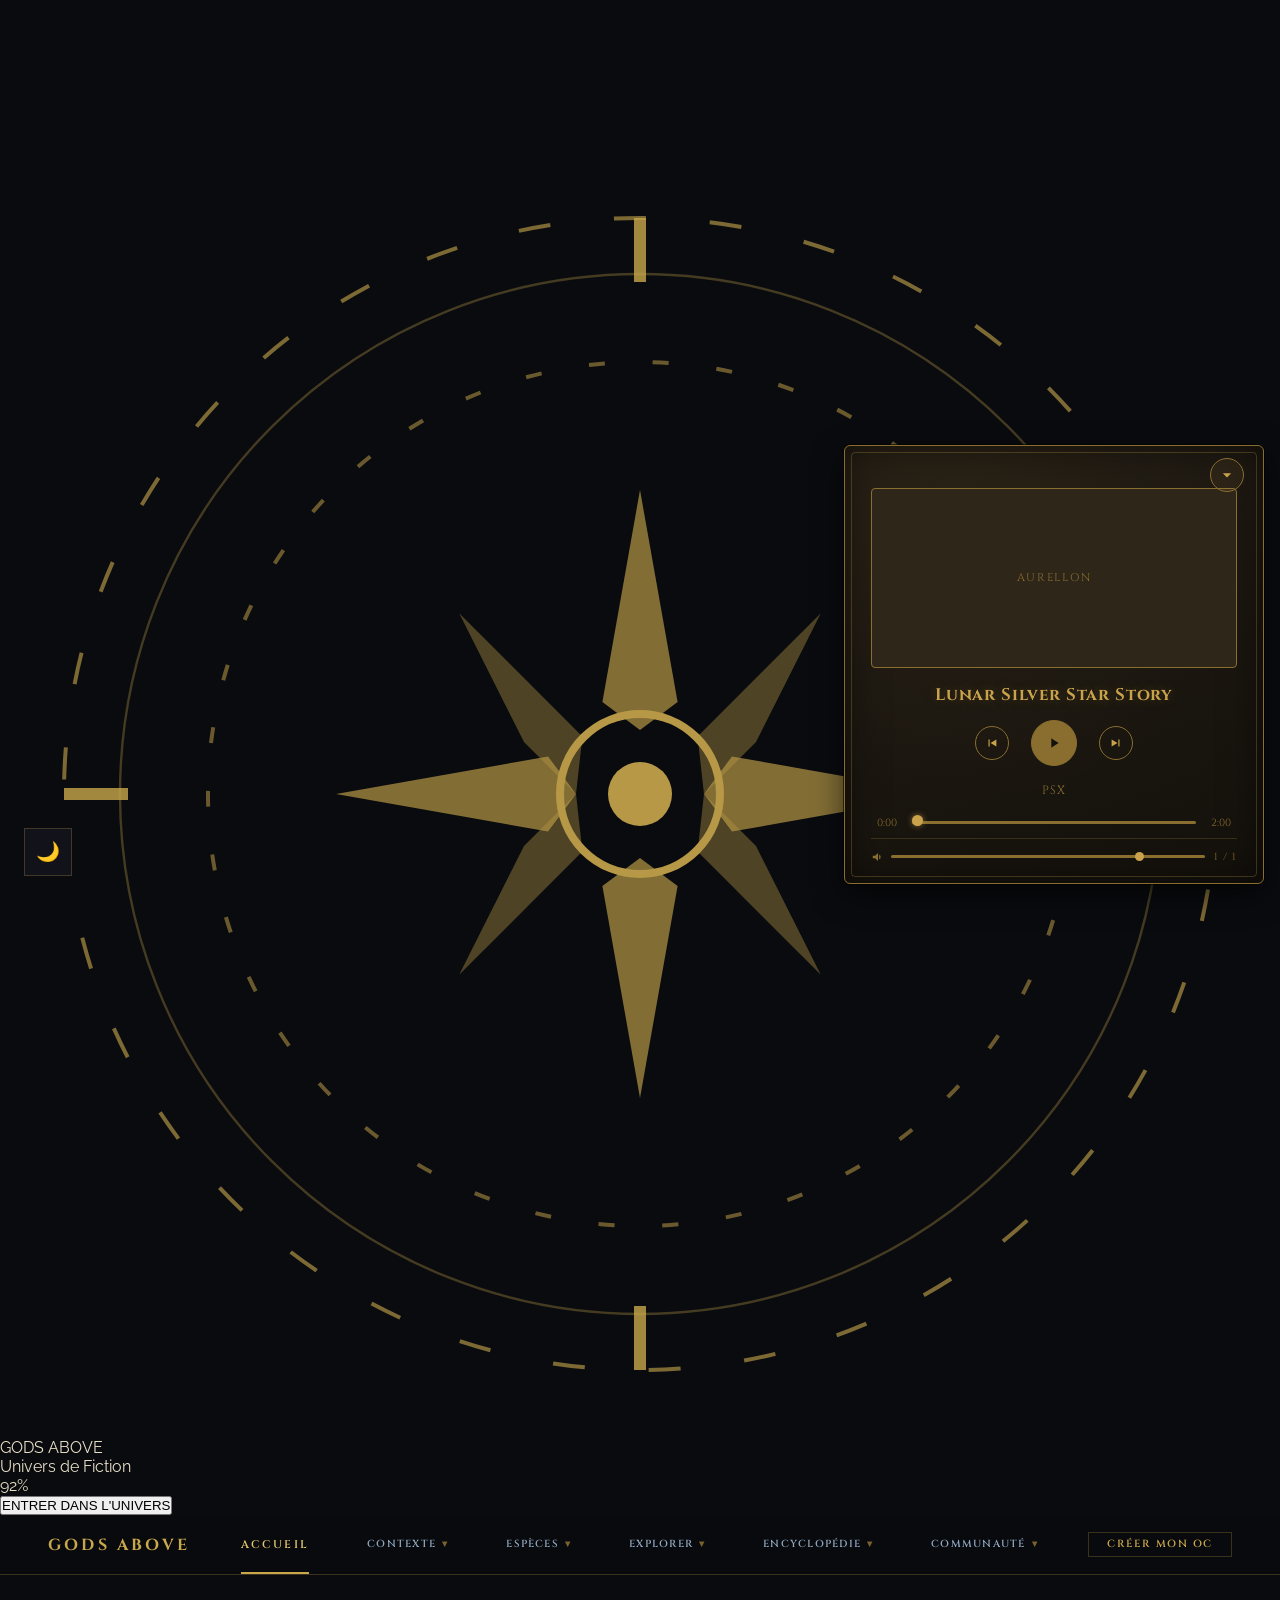
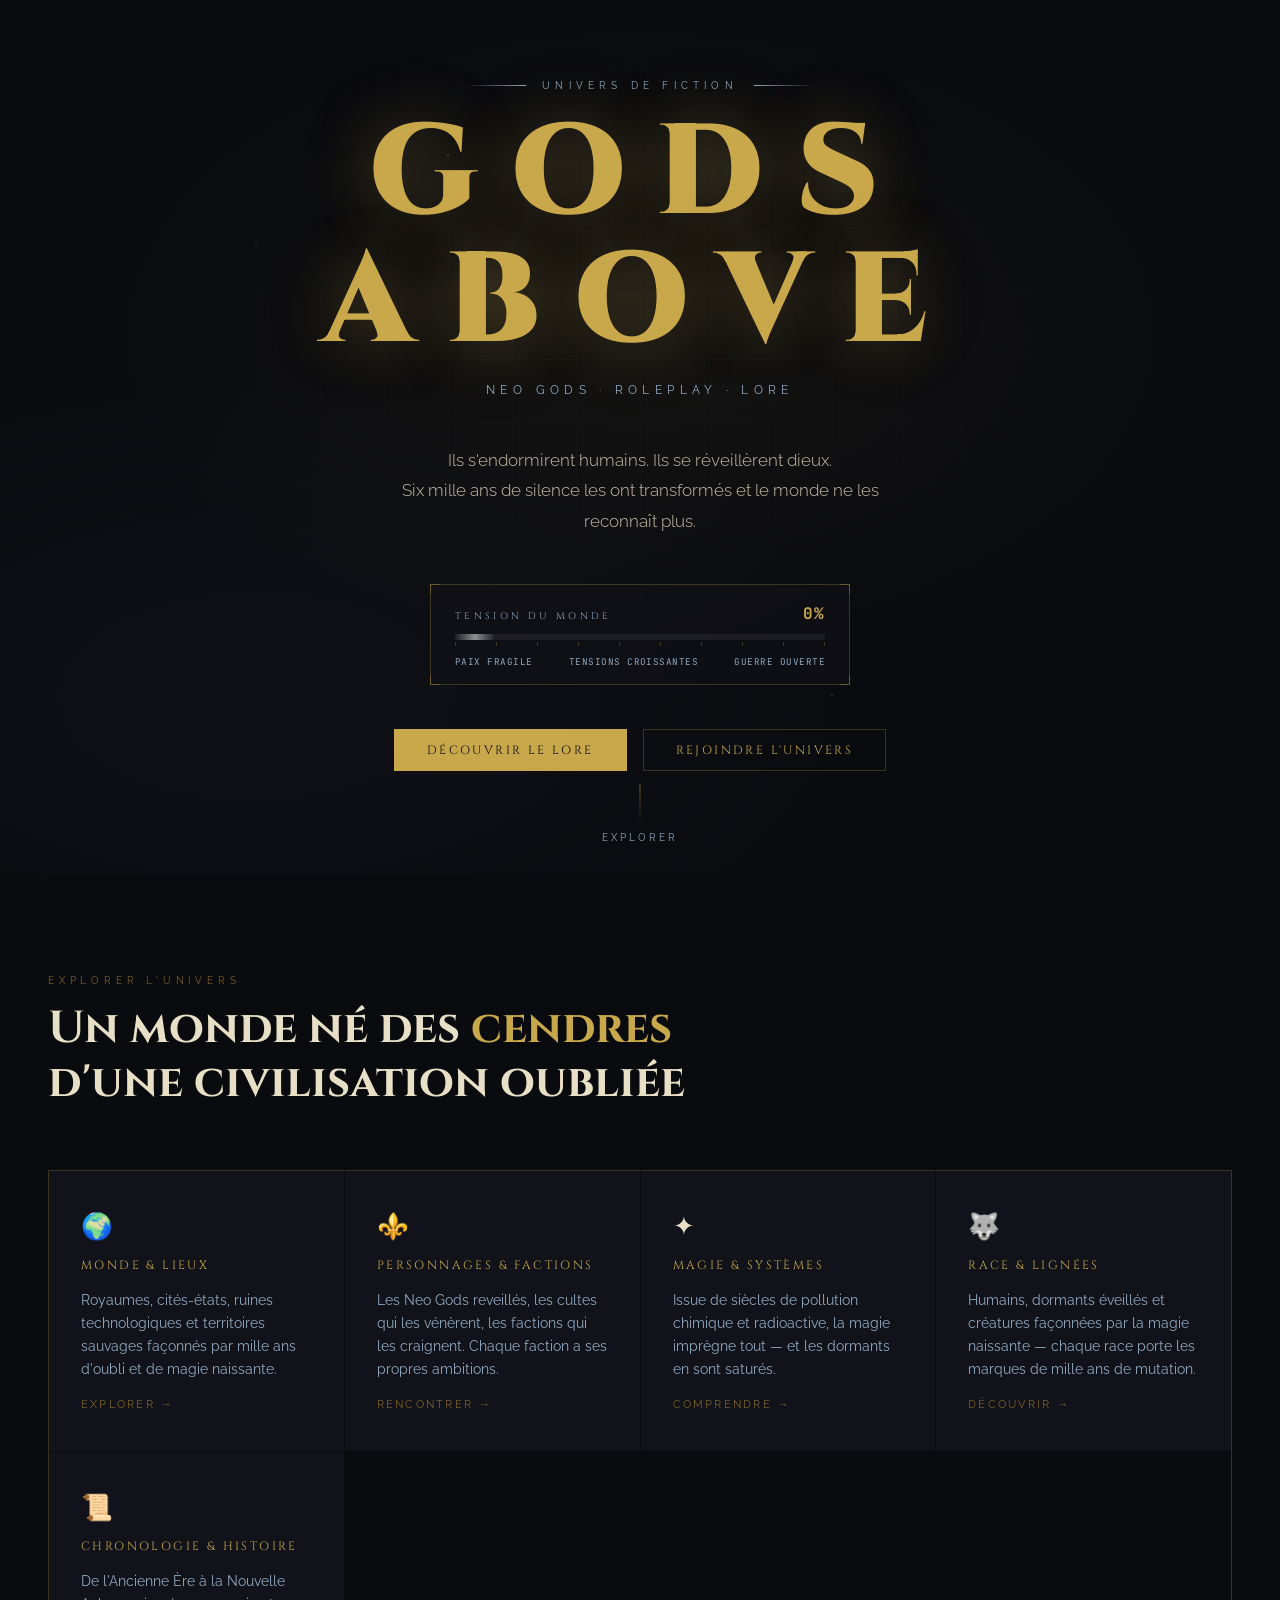
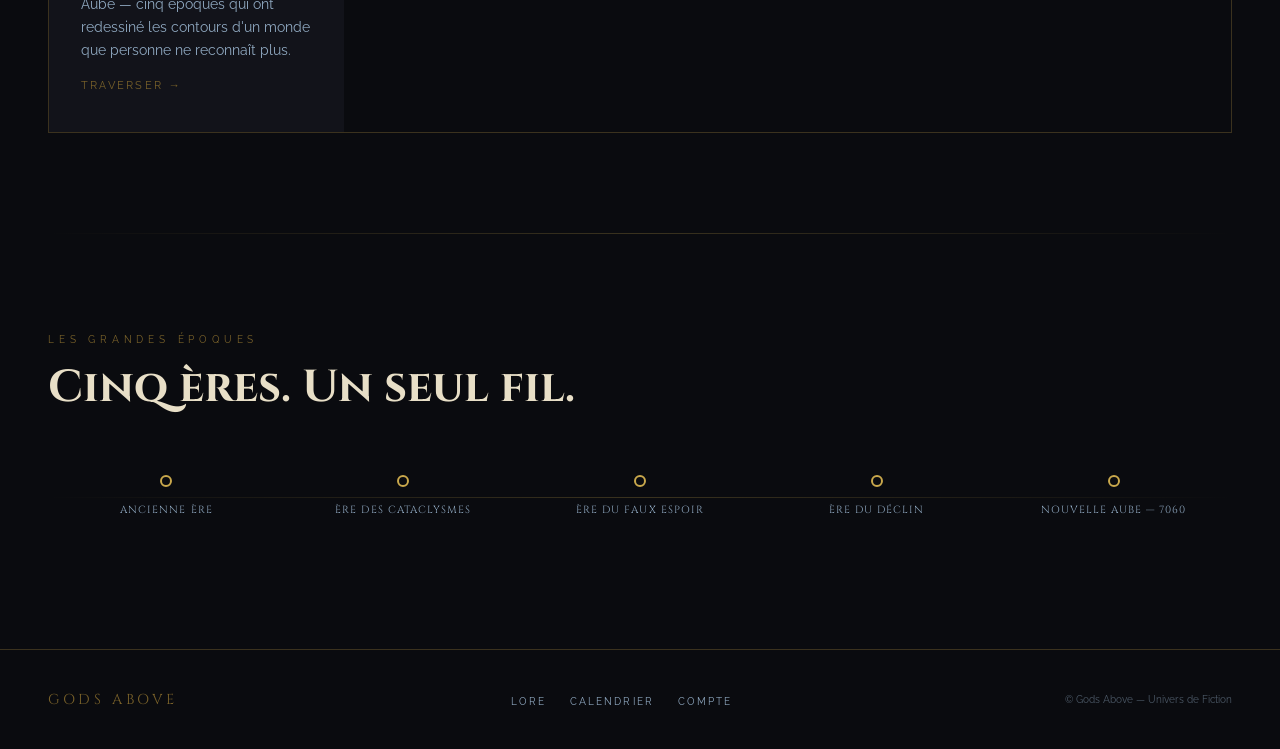
==== commit 2dab2235: "Add files via upload" ====
--- a/index.html
+++ b/index.html
@@ -72,8 +72,8 @@
 
       <!-- CONTEXTE -->
       <li class="nav-item">
-        <details class="nav-dropdown">
-          <summary class="nav-label">Contexte <span class="nav-chevron">▾</span></summary>
+        <div class="nav-dropdown">
+          <span class="nav-label" tabindex="0">Contexte <span class="nav-chevron">▾</span></span>
           <div class="nav-panel">
             <div class="nav-panel__title">Contexte de Gods Above</div>
             <div class="nav-panel__grid">
@@ -91,13 +91,13 @@
               </div>
             </div>
           </div>
-        </details>
+        </div>
       </li>
 
       <!-- ESPÈCES -->
       <li class="nav-item">
-        <details class="nav-dropdown">
-          <summary class="nav-label">Espèces <span class="nav-chevron">▾</span></summary>
+        <div class="nav-dropdown">
+          <span class="nav-label" tabindex="0">Espèces <span class="nav-chevron">▾</span></span>
           <div class="nav-panel">
             <div class="nav-panel__title">Espèces de Gods Above</div>
             <div class="nav-panel__grid">
@@ -115,13 +115,13 @@
               </div>
             </div>
           </div>
-        </details>
+        </div>
       </li>
 
       <!-- EXPLORER -->
       <li class="nav-item">
-        <details class="nav-dropdown">
-          <summary class="nav-label">Explorer <span class="nav-chevron">▾</span></summary>
+        <div class="nav-dropdown">
+          <span class="nav-label" tabindex="0">Explorer <span class="nav-chevron">▾</span></span>
           <div class="nav-panel">
             <div class="nav-panel__title">Explorer les terres</div>
             <div class="nav-panel__grid">
@@ -139,13 +139,13 @@
               </div>
             </div>
           </div>
-        </details>
+        </div>
       </li>
 
       <!-- ENCYCLOPÉDIE -->
       <li class="nav-item">
-        <details class="nav-dropdown">
-          <summary class="nav-label">Encyclopédie <span class="nav-chevron">▾</span></summary>
+        <div class="nav-dropdown">
+          <span class="nav-label" tabindex="0">Encyclopédie <span class="nav-chevron">▾</span></span>
           <div class="nav-panel nav-panel--wide">
             <div class="nav-panel__title">Encyclopédie</div>
             <div class="nav-panel__grid nav-panel__grid--four">
@@ -167,13 +167,13 @@
               </div>
             </div>
           </div>
-        </details>
+        </div>
       </li>
 
       <!-- COMMUNAUTÉ -->
       <li class="nav-item">
-        <details class="nav-dropdown">
-          <summary class="nav-label">Communauté <span class="nav-chevron">▾</span></summary>
+        <div class="nav-dropdown">
+          <span class="nav-label" tabindex="0">Communauté <span class="nav-chevron">▾</span></span>
           <div class="nav-panel">
             <div class="nav-panel__title">Communauté</div>
             <div class="nav-panel__grid">
@@ -191,7 +191,7 @@
               </div>
             </div>
           </div>
-        </details>
+        </div>
       </li>
     </ul>
 
--- a/css/global.css
+++ b/css/global.css
@@ -21,59 +21,277 @@
   overflow-x: hidden;
 }
 a { color: inherit; }
+/* ════════════════════════════════════════
+   NAVIGATION PRINCIPALE
+════════════════════════════════════════ */
 .site-nav {
   position: sticky;
   top: 0;
   z-index: 10000;
-  background: rgba(10,11,15,0.94);
+  height: 64px;
+  padding: 0 32px;
+  display: flex;
+  align-items: center;
+  justify-content: space-between;
+  background: rgba(10, 11, 15, 0.96);
+  border-bottom: 1px solid var(--border);
   backdrop-filter: blur(12px);
-  border-bottom: 1px solid var(--border);
-  padding: 0 48px;
-  display: flex;
-  align-items: center;
-  justify-content: space-between;
-  height: 60px;
 }
 .nav-logo {
-  font-family: 'Cinzel', serif;
-  font-size: 1rem;
-  font-weight: 700;
-  letter-spacing: 0.2em;
+  flex: 0 0 auto;
+  font: 700 1rem/1 'Cinzel', serif;
+  letter-spacing: .2em;
   color: var(--gold);
   text-decoration: none;
   white-space: nowrap;
 }
 .nav-links {
-  display: flex;
-  gap: 32px;
-  list-style: none;
+  align-self: stretch;
+  display: flex;
+  align-items: stretch;
+  justify-content: center;
+  gap: 0;
   margin: 0;
   padding: 0;
-}
-.nav-links a {
-  font-size: 0.7rem;
-  letter-spacing: 0.2em;
+  list-style: none;
+}
+.nav-item,
+.nav-dropdown {
+  position: relative;
+  display: flex;
+  align-items: stretch;
+}
+.nav-label {
+  position: relative;
+  display: flex;
+  align-items: center;
+  gap: 6px;
+  min-height: 100%;
+  padding: 0 13px;
+  border: 0;
+  background: none;
+  color: var(--text-muted);
+  font: 600 .64rem/1 'Cinzel', serif;
+  letter-spacing: .12em;
+  text-decoration: none;
   text-transform: uppercase;
-  color: var(--text-muted);
+  white-space: nowrap;
+  cursor: pointer;
+  transition: color .2s ease;
+}
+summary.nav-label { list-style: none; }
+summary.nav-label::-webkit-details-marker { display: none; }
+.nav-label::after {
+  content: "";
+  position: absolute;
+  right: 13px;
+  bottom: 0;
+  left: 13px;
+  height: 2px;
+  background: var(--gold);
+  transform: scaleX(0);
+  transition: transform .2s ease;
+}
+.nav-label:hover,
+.nav-label.active,
+.nav-dropdown:hover > .nav-label,
+.nav-dropdown[open] > .nav-label { color: var(--gold-light); }
+.nav-label:hover::after,
+.nav-label.active::after,
+.nav-dropdown:hover > .nav-label::after,
+.nav-dropdown[open] > .nav-label::after { transform: scaleX(1); }
+.nav-chevron {
+  color: var(--gold-dim);
+  font-size: .6rem;
+  transition: transform .2s ease;
+}
+.nav-dropdown:hover > .nav-label .nav-chevron,
+.nav-dropdown[open] > .nav-label .nav-chevron { transform: rotate(180deg); }
+
+/* PANNEAUX ILLUSTRÉS */
+.nav-panel {
+  position: absolute;
+  top: 100%;
+  left: 50%;
+  width: min(600px, calc(100vw - 24px));
+  padding-top: 1px;
+  opacity: 0;
+  visibility: hidden;
+  pointer-events: none;
+  transform: translate(-50%, -10px);
+  filter: drop-shadow(0 18px 30px rgba(0, 0, 0, .55));
+  transition: opacity .2s ease, transform .2s ease, visibility .2s;
+}
+.nav-panel--wide { width: min(760px, calc(100vw - 24px)); }
+.nav-dropdown:hover .nav-panel,
+.nav-dropdown:focus-within .nav-panel,
+.nav-dropdown[open] .nav-panel {
+  opacity: 1;
+  visibility: visible;
+  pointer-events: auto;
+  transform: translate(-50%, 0);
+}
+.nav-panel__title {
+  padding: 14px 20px;
+  background: #e8ddc0;
+  color: #241a0f;
+  font: 700 .95rem/1.2 'Cinzel', serif;
+  letter-spacing: .05em;
+  text-align: center;
+}
+.nav-panel__grid {
+  display: grid;
+  grid-template-columns: repeat(3, 1fr);
+  gap: 1px;
+  background: #8e7c54;
+}
+.nav-panel__grid--four { grid-template-columns: repeat(4, 1fr); }
+
+/* CARTES ET EMPLACEMENTS D'IMAGES */
+.menu-card {
+  min-width: 0;
+  display: flex;
+  flex-direction: column;
+  overflow: hidden;
+  background: #e3d5ac;
+  color: #3a2a14;
   text-decoration: none;
-  transition: color 0.2s;
-}
-.nav-links a:hover,
-.nav-links a.active { color: var(--gold); }
-.nav-actions { display: flex; gap: 12px; align-items: center; }
+  transition: filter .18s ease, transform .18s ease;
+}
+a.menu-card:hover,
+a.menu-card:focus-visible {
+  z-index: 1;
+  filter: brightness(1.06);
+  transform: translateY(-3px);
+}
+.menu-card.is-disabled { cursor: default; }
+.menu-card__image {
+  aspect-ratio: 1 / 1;
+  display: block;
+  background-image:
+    linear-gradient(135deg, rgba(0, 0, 0, .18), transparent 45%),
+    var(--menu-image),
+    repeating-linear-gradient(45deg, rgba(76, 54, 25, .12) 0 8px, transparent 8px 16px);
+  background-position: center;
+  background-size: cover;
+}
+.menu-card__title {
+  min-height: 48px;
+  padding: 12px 8px;
+  display: grid;
+  place-items: center;
+  font: 600 .68rem/1.25 'Cinzel', serif;
+  letter-spacing: .05em;
+  text-align: center;
+  text-transform: uppercase;
+}
+.nav-actions {
+  flex: 0 0 auto;
+  display: flex;
+  align-items: center;
+  gap: 12px;
+}
 .nav-btn {
-  padding: 6px 18px;
-  font-family: 'Cinzel', serif;
-  font-size: 0.65rem;
-  letter-spacing: 0.15em;
+  padding: 7px 16px;
+  border: 0;
+  font: 600 .62rem/1 'Cinzel', serif;
+  letter-spacing: .12em;
+  text-decoration: none;
+  text-transform: uppercase;
+  white-space: nowrap;
   cursor: pointer;
-  transition: all 0.2s;
-  text-transform: uppercase;
-  text-decoration: none;
-  border: none;
-}
-.nav-btn-outline { background: transparent; color: var(--gold); border: 1px solid var(--border); }
-.nav-btn-outline:hover { border-color: var(--gold); background: rgba(201,168,76,0.06); }
+  transition: background .2s ease, border-color .2s ease;
+}
+.nav-btn-outline {
+  border: 1px solid var(--border);
+  background: transparent;
+  color: var(--gold);
+}
+.nav-btn-outline:hover {
+  border-color: var(--gold);
+  background: rgba(201, 168, 76, .06);
+}
+
+/* MENU MOBILE SANS JAVASCRIPT */
+.nav-menu-toggle,
+.nav-menu-button { display: none; }
+@media (max-width: 1100px) {
+  .site-nav { padding: 0 20px; }
+  .nav-menu-toggle {
+    position: absolute;
+    opacity: 0;
+    pointer-events: none;
+  }
+  .nav-menu-button {
+    width: 38px;
+    height: 38px;
+    display: flex;
+    flex-direction: column;
+    align-items: center;
+    justify-content: center;
+    gap: 5px;
+    cursor: pointer;
+  }
+  .nav-menu-button span {
+    width: 20px;
+    height: 1px;
+    background: var(--gold);
+  }
+  .nav-links {
+    position: absolute;
+    top: 100%;
+    right: 0;
+    left: 0;
+    max-height: calc(100vh - 64px);
+    display: none;
+    overflow-y: auto;
+    flex-direction: column;
+    align-items: stretch;
+    background: rgba(10, 11, 15, .99);
+    border-bottom: 1px solid var(--border);
+  }
+  .nav-menu-toggle:checked ~ .nav-links { display: flex; }
+  .nav-item,
+  .nav-dropdown {
+    width: 100%;
+    display: block;
+  }
+  .nav-label {
+    min-height: 48px;
+    padding: 0 20px;
+  }
+  .nav-label::after {
+    right: 20px;
+    left: 20px;
+  }
+  .nav-panel {
+    position: static;
+    width: 100%;
+    padding: 0 12px 12px;
+    display: none;
+    opacity: 1;
+    visibility: visible;
+    pointer-events: auto;
+    filter: none;
+    transform: none;
+    transition: none;
+  }
+  .nav-dropdown:not([open]) .nav-panel { display: none; }
+  .nav-dropdown[open] .nav-panel {
+    display: block;
+    transform: none;
+  }
+  .nav-panel__grid,
+  .nav-panel__grid--four { grid-template-columns: repeat(2, minmax(0, 1fr)); }
+}
+@media (max-width: 520px) {
+  .site-nav { padding: 0 12px; }
+  .nav-logo { font-size: .8rem; }
+  .nav-btn {
+    padding: 7px 9px;
+    font-size: .54rem;
+  }
+}
 #ga-app { min-height: calc(100vh - 60px); }
 #ga-app.is-loading { opacity: 0.45; transition: opacity .18s ease; }
 .page-placeholder { padding: 80px 48px; color: var(--text); }
@@ -104,8 +322,6 @@
 .music-player span { color: var(--text-muted); font-size: .75rem; }
 .music-player input { width: 90px; }
 @media (max-width: 900px) {
-  .site-nav { padding: 0 20px; }
-  .nav-links { display: none; }
   .music-player { left: 12px; right: 12px; justify-content: center; }
 }
 
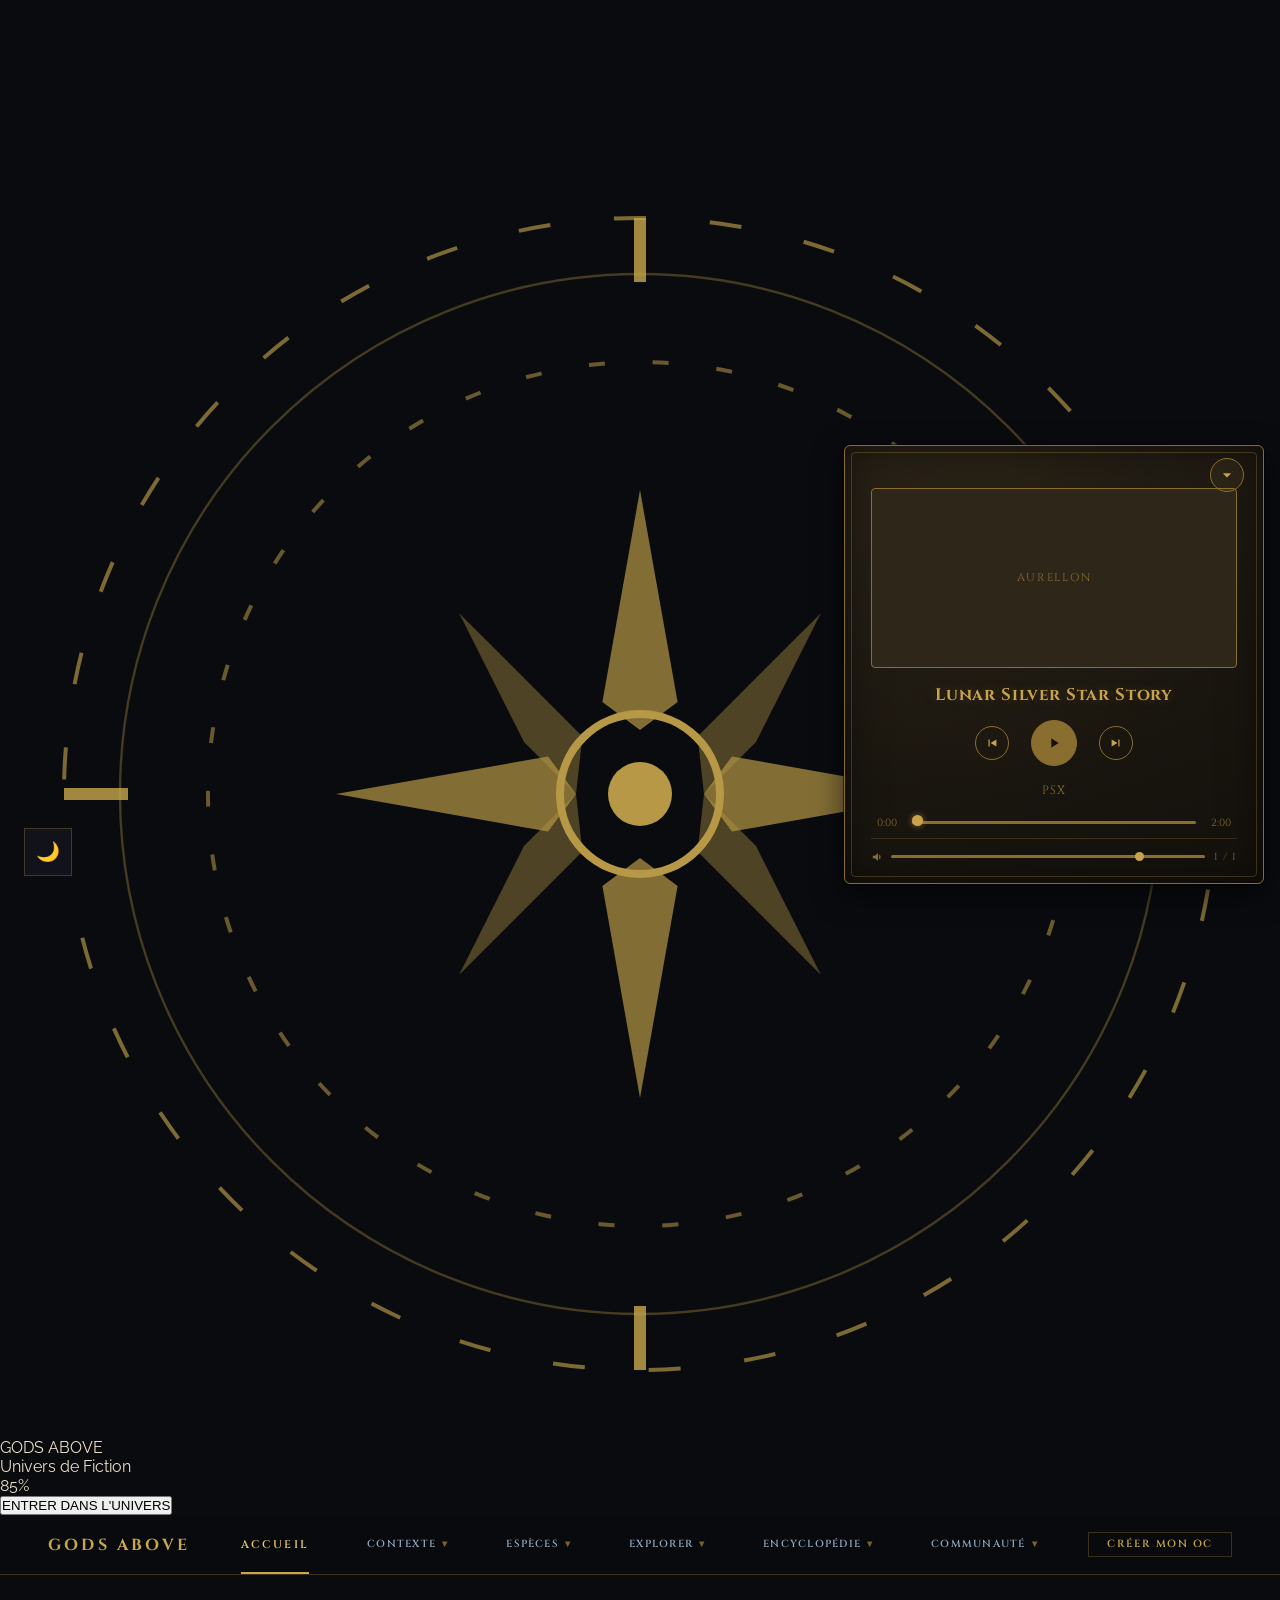
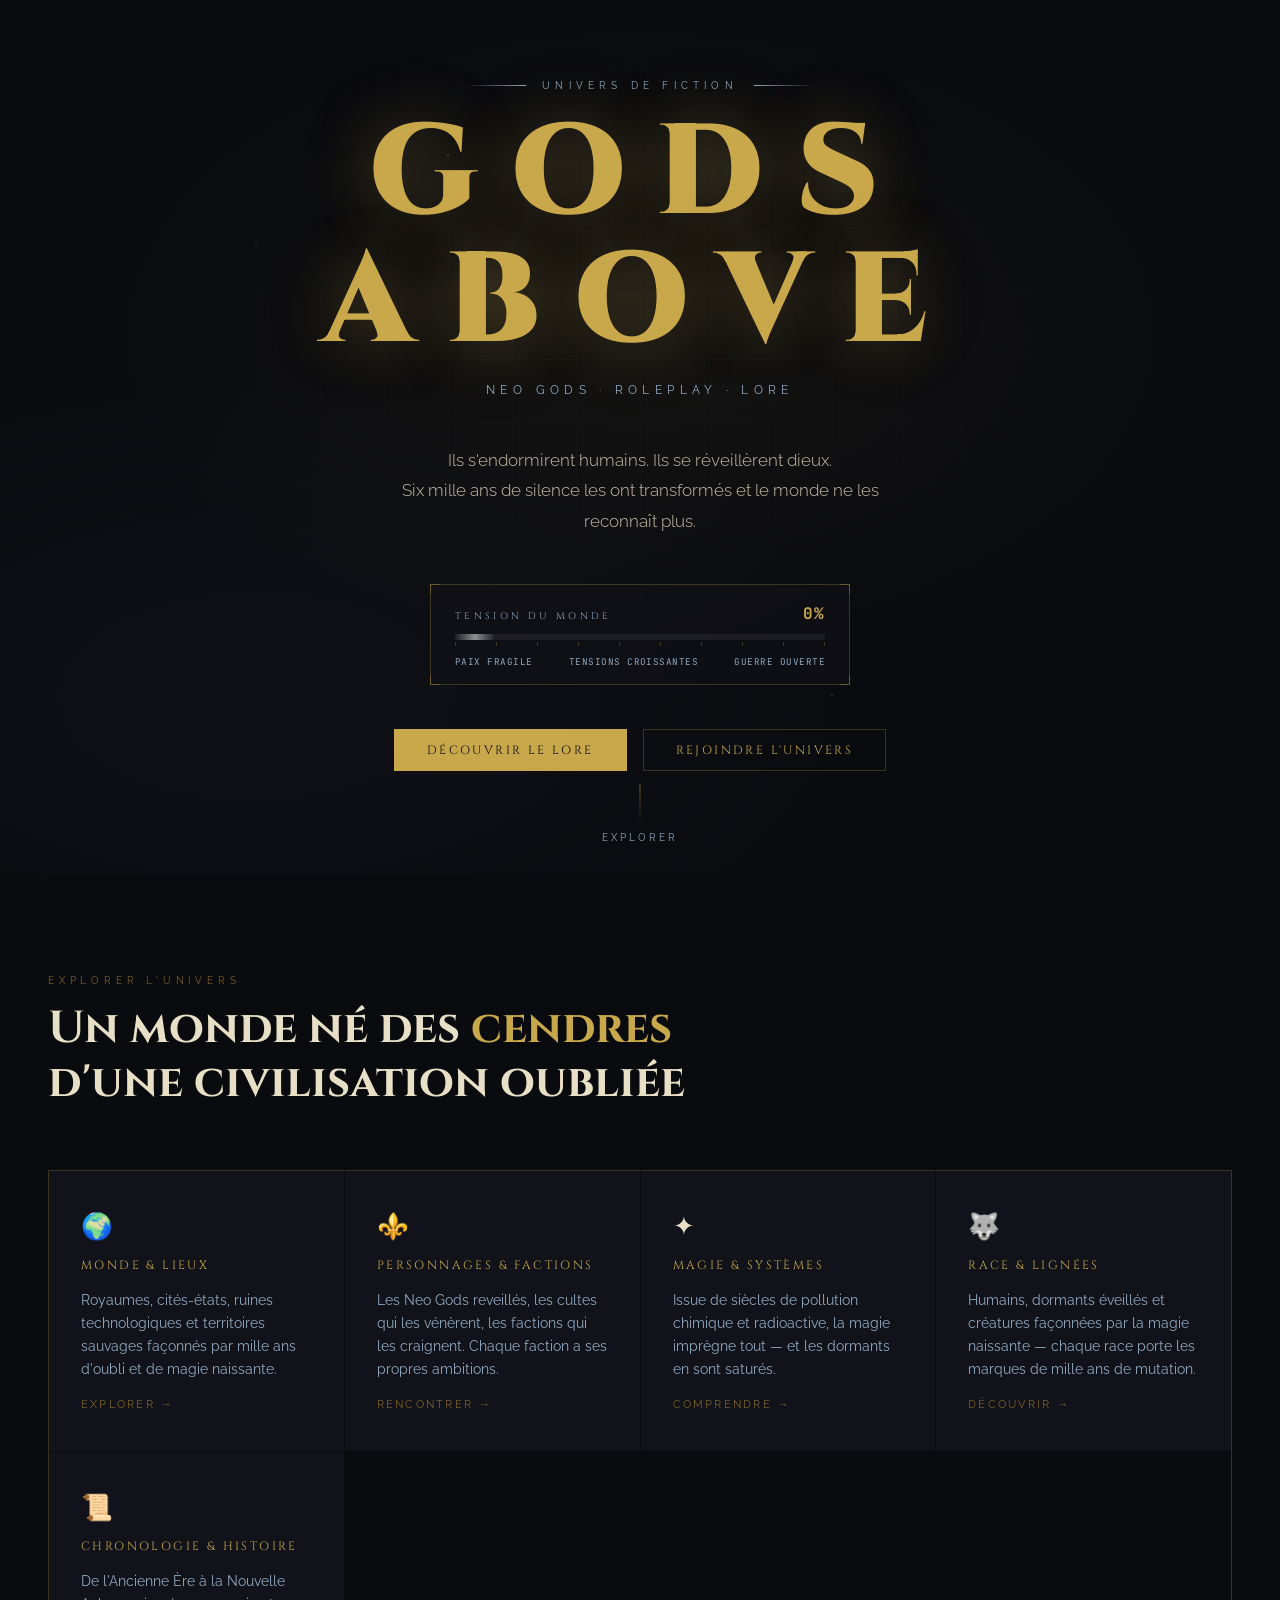
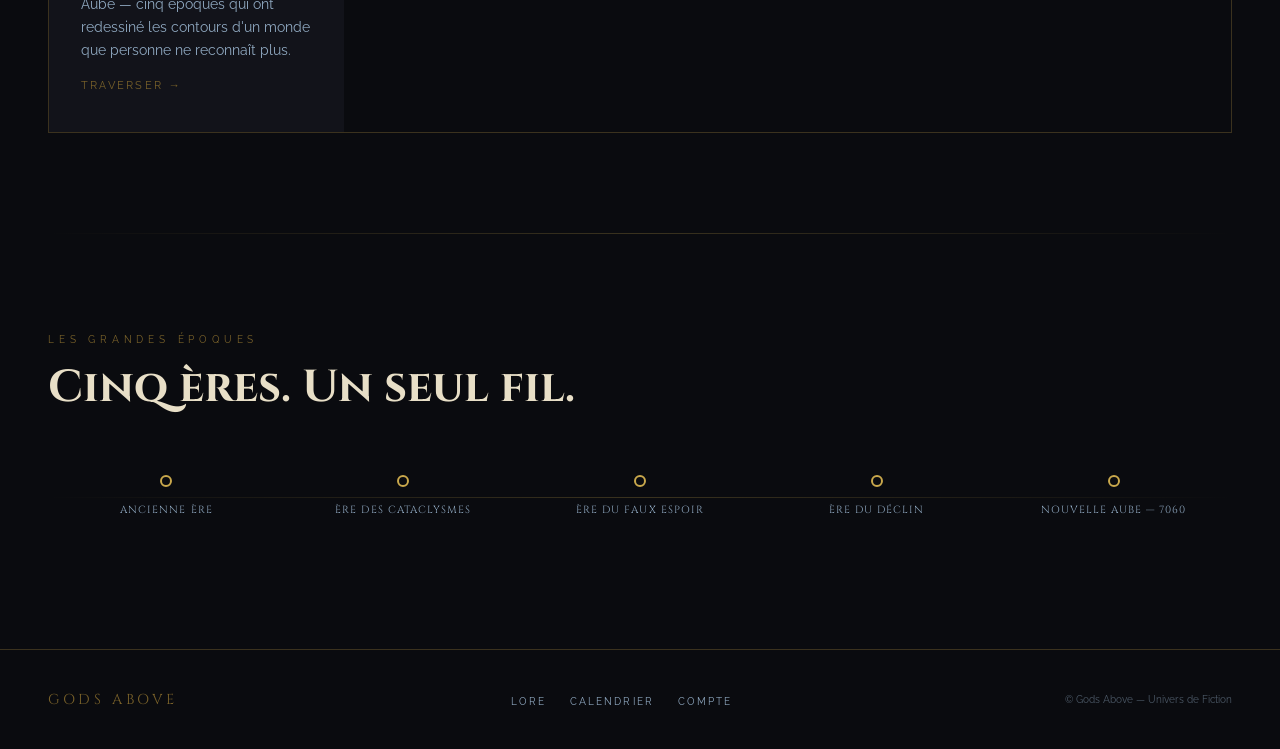
==== commit 8ba5cf7d: "Add files via upload" ====
--- a/index.html
+++ b/index.html
@@ -77,16 +77,16 @@
           <div class="nav-panel">
             <div class="nav-panel__title">Contexte de Gods Above</div>
             <div class="nav-panel__grid">
-              <a class="menu-card" href="#/chronologie" style="--menu-image:url('images/menu/contexte/histoire.webp')">
-                <span class="menu-card__image" role="img" aria-label="Illustration de l'histoire"></span>
+              <a class="menu-card" href="#/chronologie">
+                <span class="menu-card__image" role="img" aria-label="Illustration de l'histoire" style="--menu-image:url('images/menu/contexte/histoire.webp')"></span>
                 <span class="menu-card__title">Histoire</span>
               </a>
-              <a class="menu-card" href="#/chronologie" style="--menu-image:url('images/menu/contexte/chronologie.webp')">
-                <span class="menu-card__image" role="img" aria-label="Illustration de la chronologie"></span>
+              <a class="menu-card" href="#/chronologie">
+                <span class="menu-card__image" role="img" aria-label="Illustration de la chronologie" style="--menu-image:url('images/menu/contexte/chronologie.webp')"></span>
                 <span class="menu-card__title">Chronologie</span>
               </a>
-              <div class="menu-card is-disabled" aria-disabled="true" style="--menu-image:url('images/menu/contexte/personnages.webp')">
-                <span class="menu-card__image" role="img" aria-label="Illustration des personnages"></span>
+              <div class="menu-card is-disabled" aria-disabled="true">
+                <span class="menu-card__image" role="img" aria-label="Illustration des personnages" style="--menu-image:url('images/menu/contexte/personnages.webp')"></span>
                 <span class="menu-card__title">Personnages</span>
               </div>
             </div>
@@ -101,16 +101,16 @@
           <div class="nav-panel">
             <div class="nav-panel__title">Espèces de Gods Above</div>
             <div class="nav-panel__grid">
-              <a class="menu-card" href="#/race" style="--menu-image:url('images/menu/especes/races.webp')">
-                <span class="menu-card__image" role="img" aria-label="Illustration des races"></span>
+              <a class="menu-card" href="#/race">
+                <span class="menu-card__image" role="img" aria-label="Illustration des races" style="--menu-image:url('images/menu/especes/races.webp')"></span>
                 <span class="menu-card__title">Races</span>
               </a>
-              <div class="menu-card is-disabled" aria-disabled="true" style="--menu-image:url('images/menu/especes/faune.webp')">
-                <span class="menu-card__image" role="img" aria-label="Illustration de la faune"></span>
+              <div class="menu-card is-disabled" aria-disabled="true">
+                <span class="menu-card__image" role="img" aria-label="Illustration de la faune" style="--menu-image:url('images/menu/especes/faune.webp')"></span>
                 <span class="menu-card__title">Faune</span>
               </div>
-              <div class="menu-card is-disabled" aria-disabled="true" style="--menu-image:url('images/menu/especes/flore.webp')">
-                <span class="menu-card__image" role="img" aria-label="Illustration de la flore"></span>
+              <div class="menu-card is-disabled" aria-disabled="true">
+                <span class="menu-card__image" role="img" aria-label="Illustration de la flore" style="--menu-image:url('images/menu/especes/flore.webp')"></span>
                 <span class="menu-card__title">Flore</span>
               </div>
             </div>
@@ -125,16 +125,16 @@
           <div class="nav-panel">
             <div class="nav-panel__title">Explorer les terres</div>
             <div class="nav-panel__grid">
-              <div class="menu-card is-disabled" aria-disabled="true" style="--menu-image:url('images/menu/explorer/carte.webp')">
-                <span class="menu-card__image" role="img" aria-label="Illustration de la carte du monde"></span>
+              <div class="menu-card is-disabled" aria-disabled="true">
+                <span class="menu-card__image" role="img" aria-label="Illustration de la carte du monde" style="--menu-image:url('images/menu/explorer/carte.webp')"></span>
                 <span class="menu-card__title">Carte du monde</span>
               </div>
-              <div class="menu-card is-disabled" aria-disabled="true" style="--menu-image:url('images/menu/explorer/regions.webp')">
-                <span class="menu-card__image" role="img" aria-label="Illustration des régions"></span>
+              <div class="menu-card is-disabled" aria-disabled="true">
+                <span class="menu-card__image" role="img" aria-label="Illustration des régions" style="--menu-image:url('images/menu/explorer/regions.webp')"></span>
                 <span class="menu-card__title">Régions</span>
               </div>
-              <div class="menu-card is-disabled" aria-disabled="true" style="--menu-image:url('images/menu/explorer/lieux.webp')">
-                <span class="menu-card__image" role="img" aria-label="Illustration des lieux remarquables"></span>
+              <div class="menu-card is-disabled" aria-disabled="true">
+                <span class="menu-card__image" role="img" aria-label="Illustration des lieux remarquables" style="--menu-image:url('images/menu/explorer/lieux.webp')"></span>
                 <span class="menu-card__title">Lieux remarquables</span>
               </div>
             </div>
@@ -149,20 +149,20 @@
           <div class="nav-panel nav-panel--wide">
             <div class="nav-panel__title">Encyclopédie</div>
             <div class="nav-panel__grid nav-panel__grid--four">
-              <div class="menu-card is-disabled" aria-disabled="true" style="--menu-image:url('images/menu/encyclopedie/factions.webp')">
-                <span class="menu-card__image" role="img" aria-label="Illustration des factions"></span>
+              <div class="menu-card is-disabled" aria-disabled="true">
+                <span class="menu-card__image" role="img" aria-label="Illustration des factions" style="--menu-image:url('images/menu/encyclopedie/factions.webp')"></span>
                 <span class="menu-card__title">Factions</span>
               </div>
-              <a class="menu-card" href="#/magie" style="--menu-image:url('images/menu/encyclopedie/magie.webp')">
-                <span class="menu-card__image" role="img" aria-label="Illustration de la magie"></span>
+              <a class="menu-card" href="#/magie">
+                <span class="menu-card__image" role="img" aria-label="Illustration de la magie" style="--menu-image:url('images/menu/encyclopedie/magie.webp')"></span>
                 <span class="menu-card__title">Magie</span>
               </a>
-              <a class="menu-card" href="#/unite" style="--menu-image:url('images/menu/encyclopedie/unites.webp')">
-                <span class="menu-card__image" role="img" aria-label="Illustration des unités"></span>
+              <a class="menu-card" href="#/unite">
+                <span class="menu-card__image" role="img" aria-label="Illustration des unités" style="--menu-image:url('images/menu/encyclopedie/unites.webp')"></span>
                 <span class="menu-card__title">Unités</span>
               </a>
-              <div class="menu-card is-disabled" aria-disabled="true" style="--menu-image:url('images/menu/encyclopedie/artefacts.webp')">
-                <span class="menu-card__image" role="img" aria-label="Illustration des artefacts"></span>
+              <div class="menu-card is-disabled" aria-disabled="true">
+                <span class="menu-card__image" role="img" aria-label="Illustration des artefacts" style="--menu-image:url('images/menu/encyclopedie/artefacts.webp')"></span>
                 <span class="menu-card__title">Artefacts</span>
               </div>
             </div>
@@ -177,16 +177,16 @@
           <div class="nav-panel">
             <div class="nav-panel__title">Communauté</div>
             <div class="nav-panel__grid">
-              <div class="menu-card is-disabled" aria-disabled="true" style="--menu-image:url('images/menu/communaute/discord.webp')">
-                <span class="menu-card__image" role="img" aria-label="Illustration de Discord"></span>
+              <div class="menu-card is-disabled" aria-disabled="true">
+                <span class="menu-card__image" role="img" aria-label="Illustration de Discord" style="--menu-image:url('images/menu/communaute/discord.webp')"></span>
                 <span class="menu-card__title">Discord</span>
               </div>
-              <div class="menu-card is-disabled" aria-disabled="true" style="--menu-image:url('images/menu/communaute/actualites.webp')">
-                <span class="menu-card__image" role="img" aria-label="Illustration des actualités"></span>
+              <div class="menu-card is-disabled" aria-disabled="true">
+                <span class="menu-card__image" role="img" aria-label="Illustration des actualités" style="--menu-image:url('images/menu/communaute/actualites.webp')"></span>
                 <span class="menu-card__title">Actualités</span>
               </div>
-              <div class="menu-card is-disabled" aria-disabled="true" style="--menu-image:url('images/menu/communaute/credits.webp')">
-                <span class="menu-card__image" role="img" aria-label="Illustration des crédits"></span>
+              <div class="menu-card is-disabled" aria-disabled="true">
+                <span class="menu-card__image" role="img" aria-label="Illustration des crédits" style="--menu-image:url('images/menu/communaute/credits.webp')"></span>
                 <span class="menu-card__title">Crédits</span>
               </div>
             </div>
--- a/css/global.css
+++ b/css/global.css
@@ -76,11 +76,9 @@
   text-decoration: none;
   text-transform: uppercase;
   white-space: nowrap;
-  cursor: pointer;
+  cursor: default;
   transition: color .2s ease;
 }
-summary.nav-label { list-style: none; }
-summary.nav-label::-webkit-details-marker { display: none; }
 .nav-label::after {
   content: "";
   position: absolute;
@@ -94,19 +92,16 @@
 }
 .nav-label:hover,
 .nav-label.active,
-.nav-dropdown:hover > .nav-label,
-.nav-dropdown[open] > .nav-label { color: var(--gold-light); }
+.nav-dropdown:hover > .nav-label { color: var(--gold-light); }
 .nav-label:hover::after,
 .nav-label.active::after,
-.nav-dropdown:hover > .nav-label::after,
-.nav-dropdown[open] > .nav-label::after { transform: scaleX(1); }
+.nav-dropdown:hover > .nav-label::after { transform: scaleX(1); }
 .nav-chevron {
   color: var(--gold-dim);
   font-size: .6rem;
   transition: transform .2s ease;
 }
-.nav-dropdown:hover > .nav-label .nav-chevron,
-.nav-dropdown[open] > .nav-label .nav-chevron { transform: rotate(180deg); }
+.nav-dropdown:hover > .nav-label .nav-chevron { transform: rotate(180deg); }
 
 /* PANNEAUX ILLUSTRÉS */
 .nav-panel {
@@ -120,16 +115,15 @@
   pointer-events: none;
   transform: translate(-50%, -10px);
   filter: drop-shadow(0 18px 30px rgba(0, 0, 0, .55));
-  transition: opacity .2s ease, transform .2s ease, visibility .2s;
+  transition: opacity .08s ease, transform .08s ease, visibility 0s linear .08s;
 }
 .nav-panel--wide { width: min(760px, calc(100vw - 24px)); }
-.nav-dropdown:hover .nav-panel,
-.nav-dropdown:focus-within .nav-panel,
-.nav-dropdown[open] .nav-panel {
+.nav-dropdown:hover .nav-panel {
   opacity: 1;
   visibility: visible;
   pointer-events: auto;
   transform: translate(-50%, 0);
+  transition-delay: .08s;
 }
 .nav-panel__title {
   padding: 14px 20px;
@@ -260,6 +254,7 @@
     min-height: 48px;
     padding: 0 20px;
   }
+  .nav-dropdown > .nav-label { cursor: pointer; }
   .nav-label::after {
     right: 20px;
     left: 20px;
@@ -276,8 +271,8 @@
     transform: none;
     transition: none;
   }
-  .nav-dropdown:not([open]) .nav-panel { display: none; }
-  .nav-dropdown[open] .nav-panel {
+  .nav-dropdown .nav-panel { display: none; }
+  .nav-dropdown:focus-within .nav-panel {
     display: block;
     transform: none;
   }
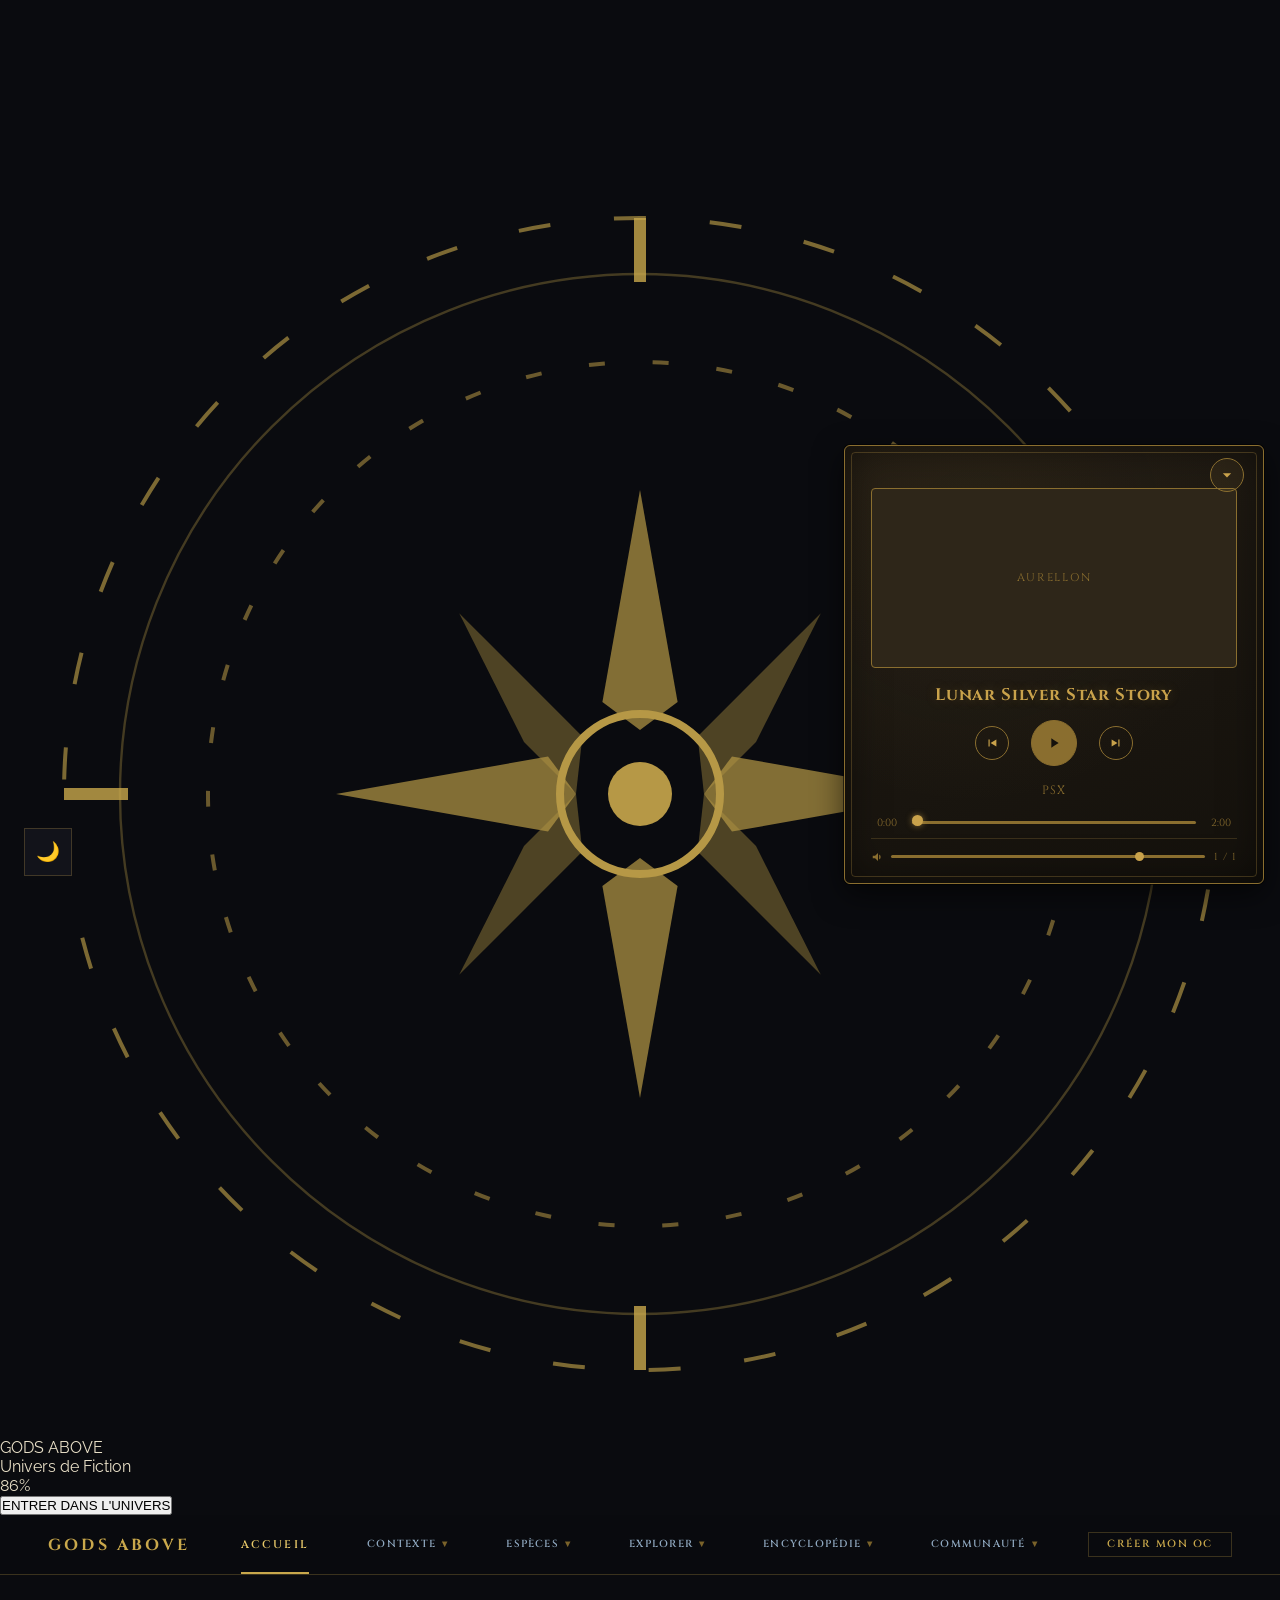
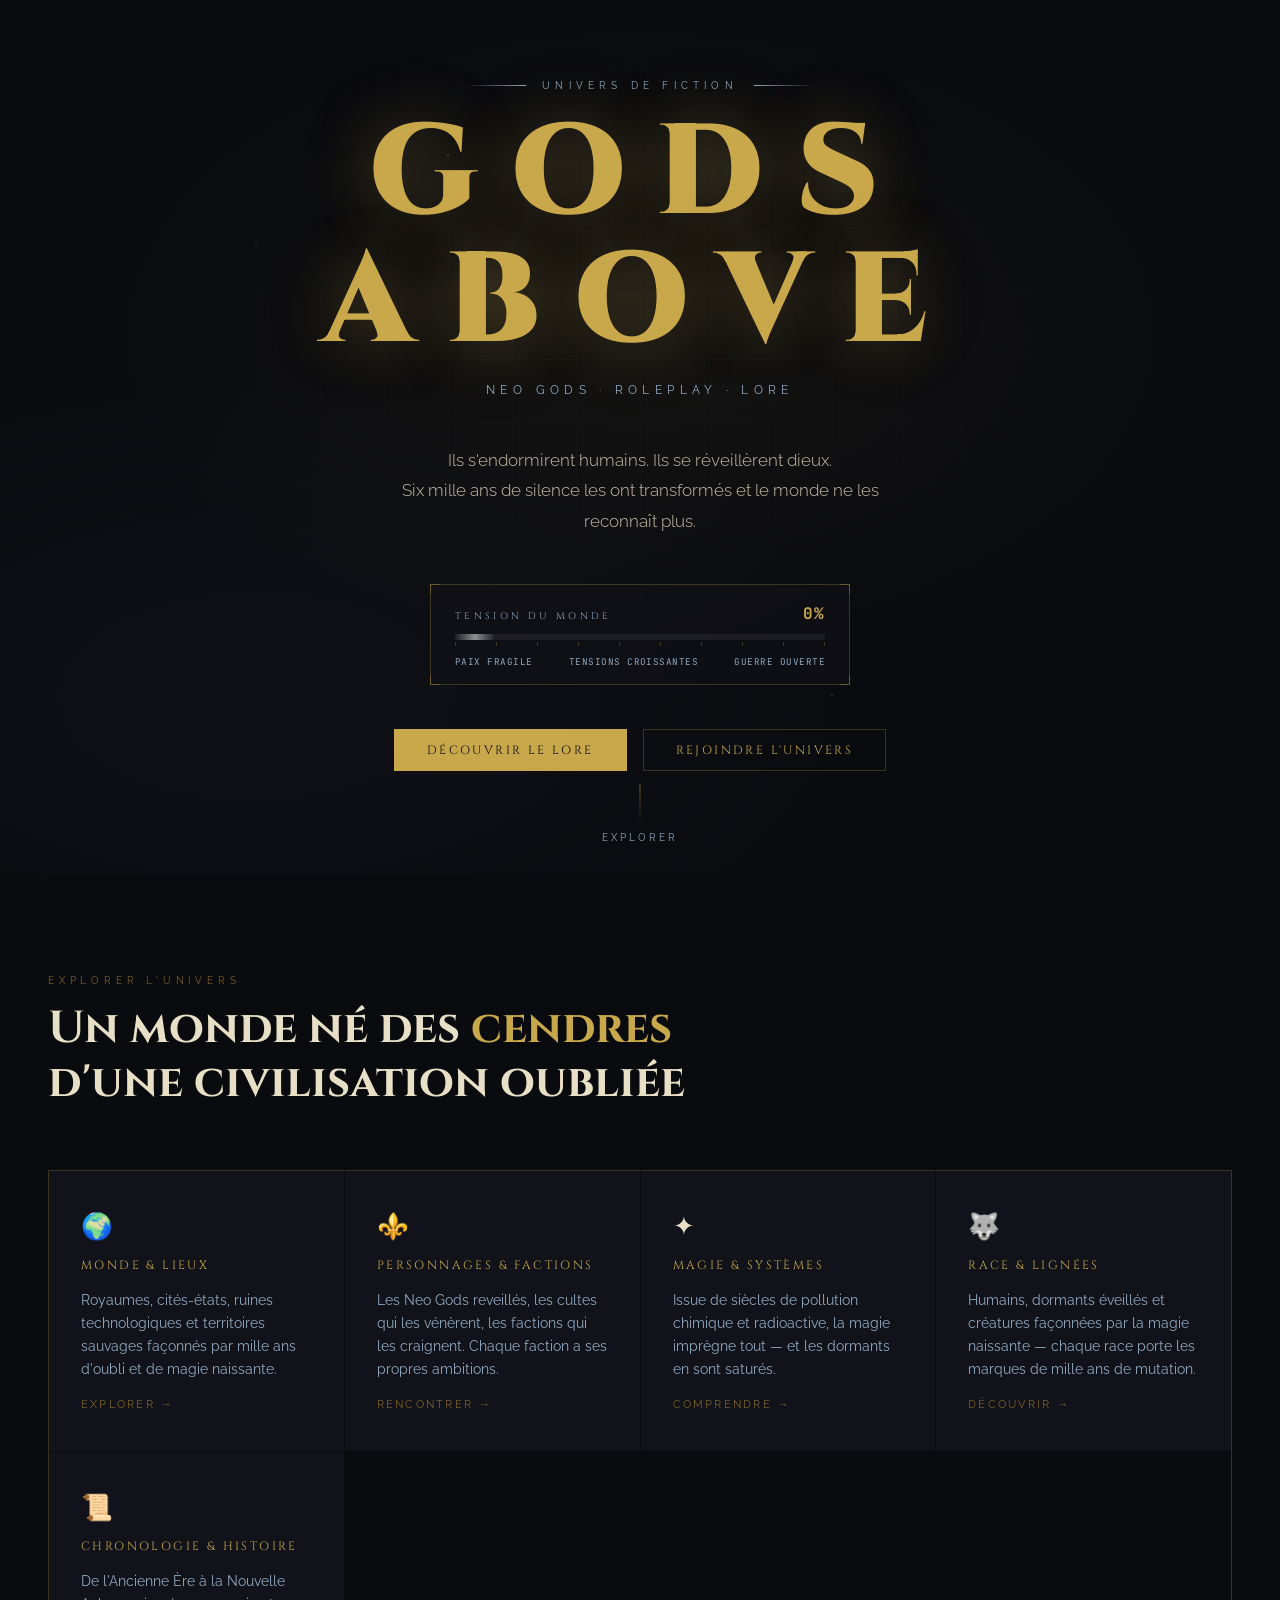
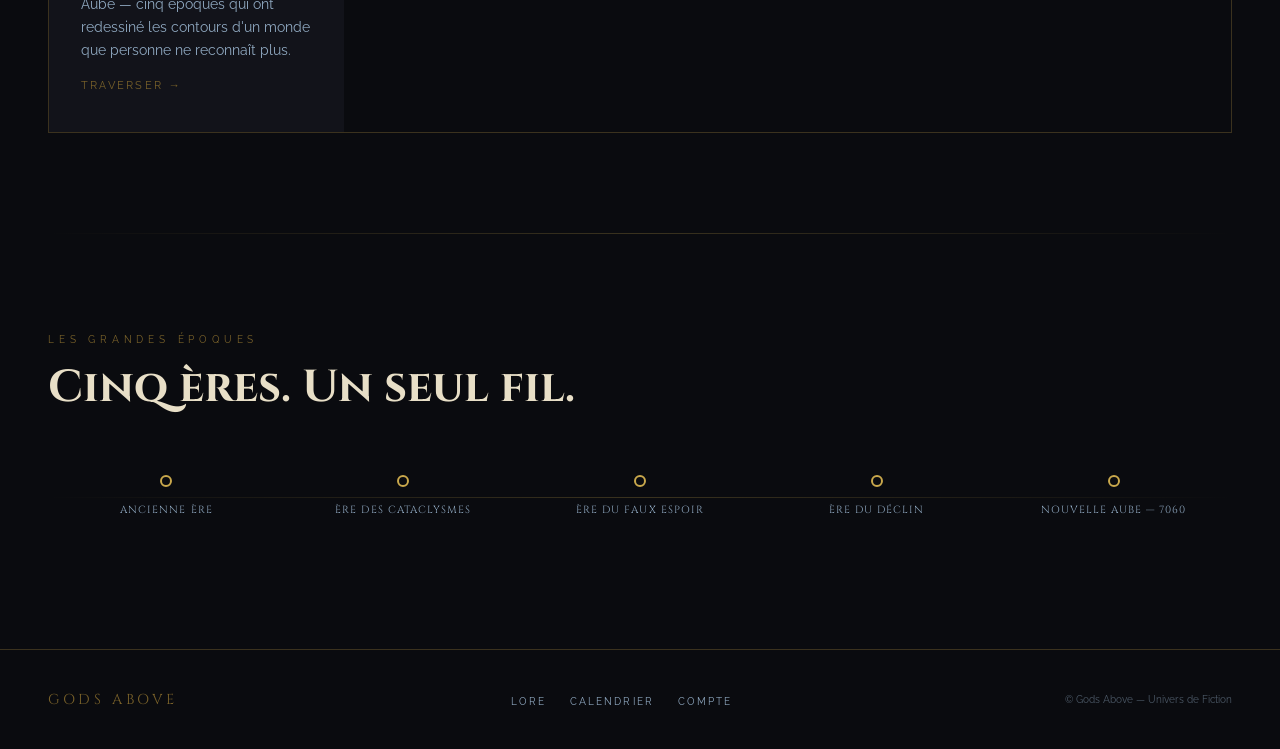
==== commit ad2a8d18: "Add files via upload" ====
--- a/index.html
+++ b/index.html
@@ -86,7 +86,9 @@
                 <span class="menu-card__title">Chronologie</span>
               </a>
               <div class="menu-card is-disabled" aria-disabled="true">
-                <span class="menu-card__image" role="img" aria-label="Illustration des personnages" style="--menu-image:url('images/menu/contexte/personnages.webp')"></span>
+                <span class="menu-card__image">
+                  <img src="images/menu/contexte/personnages.webp" alt="Personnages marquants de Gods Above">
+                </span>
                 <span class="menu-card__title">Personnages</span>
               </div>
             </div>
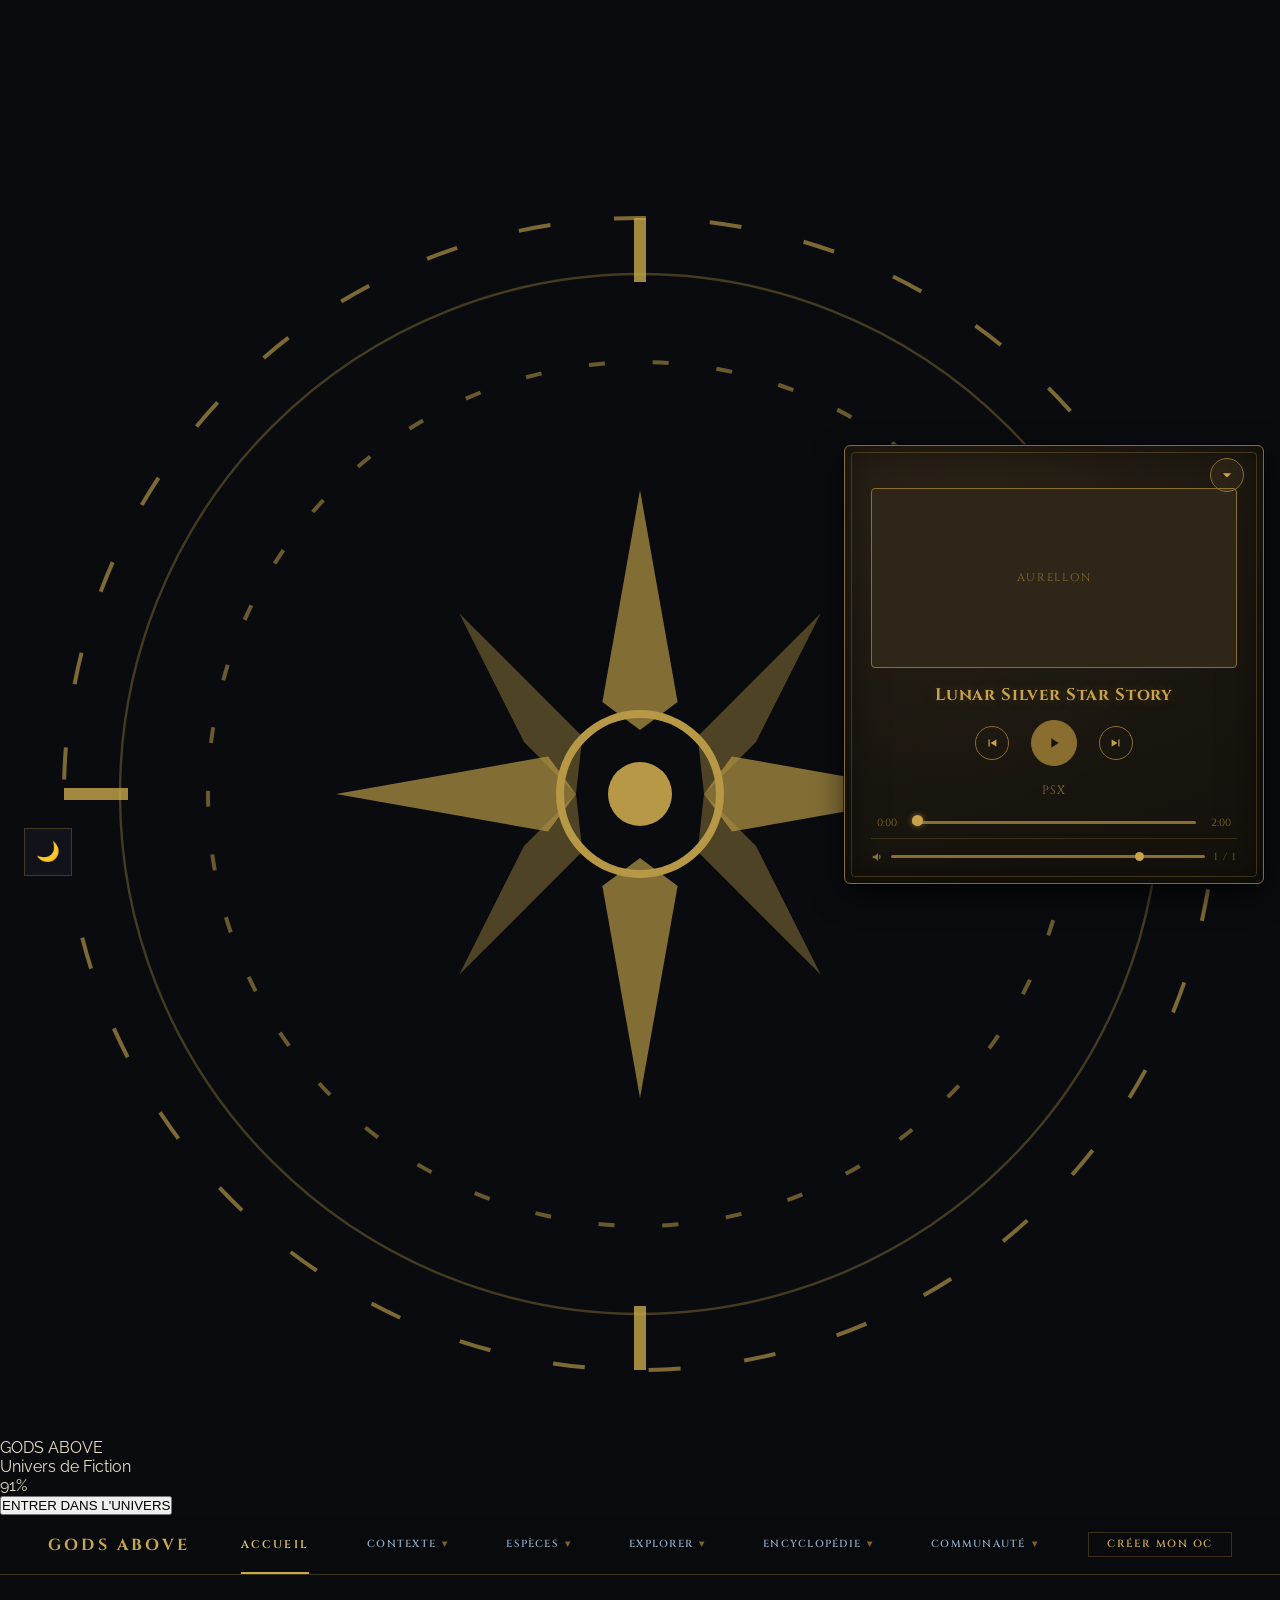
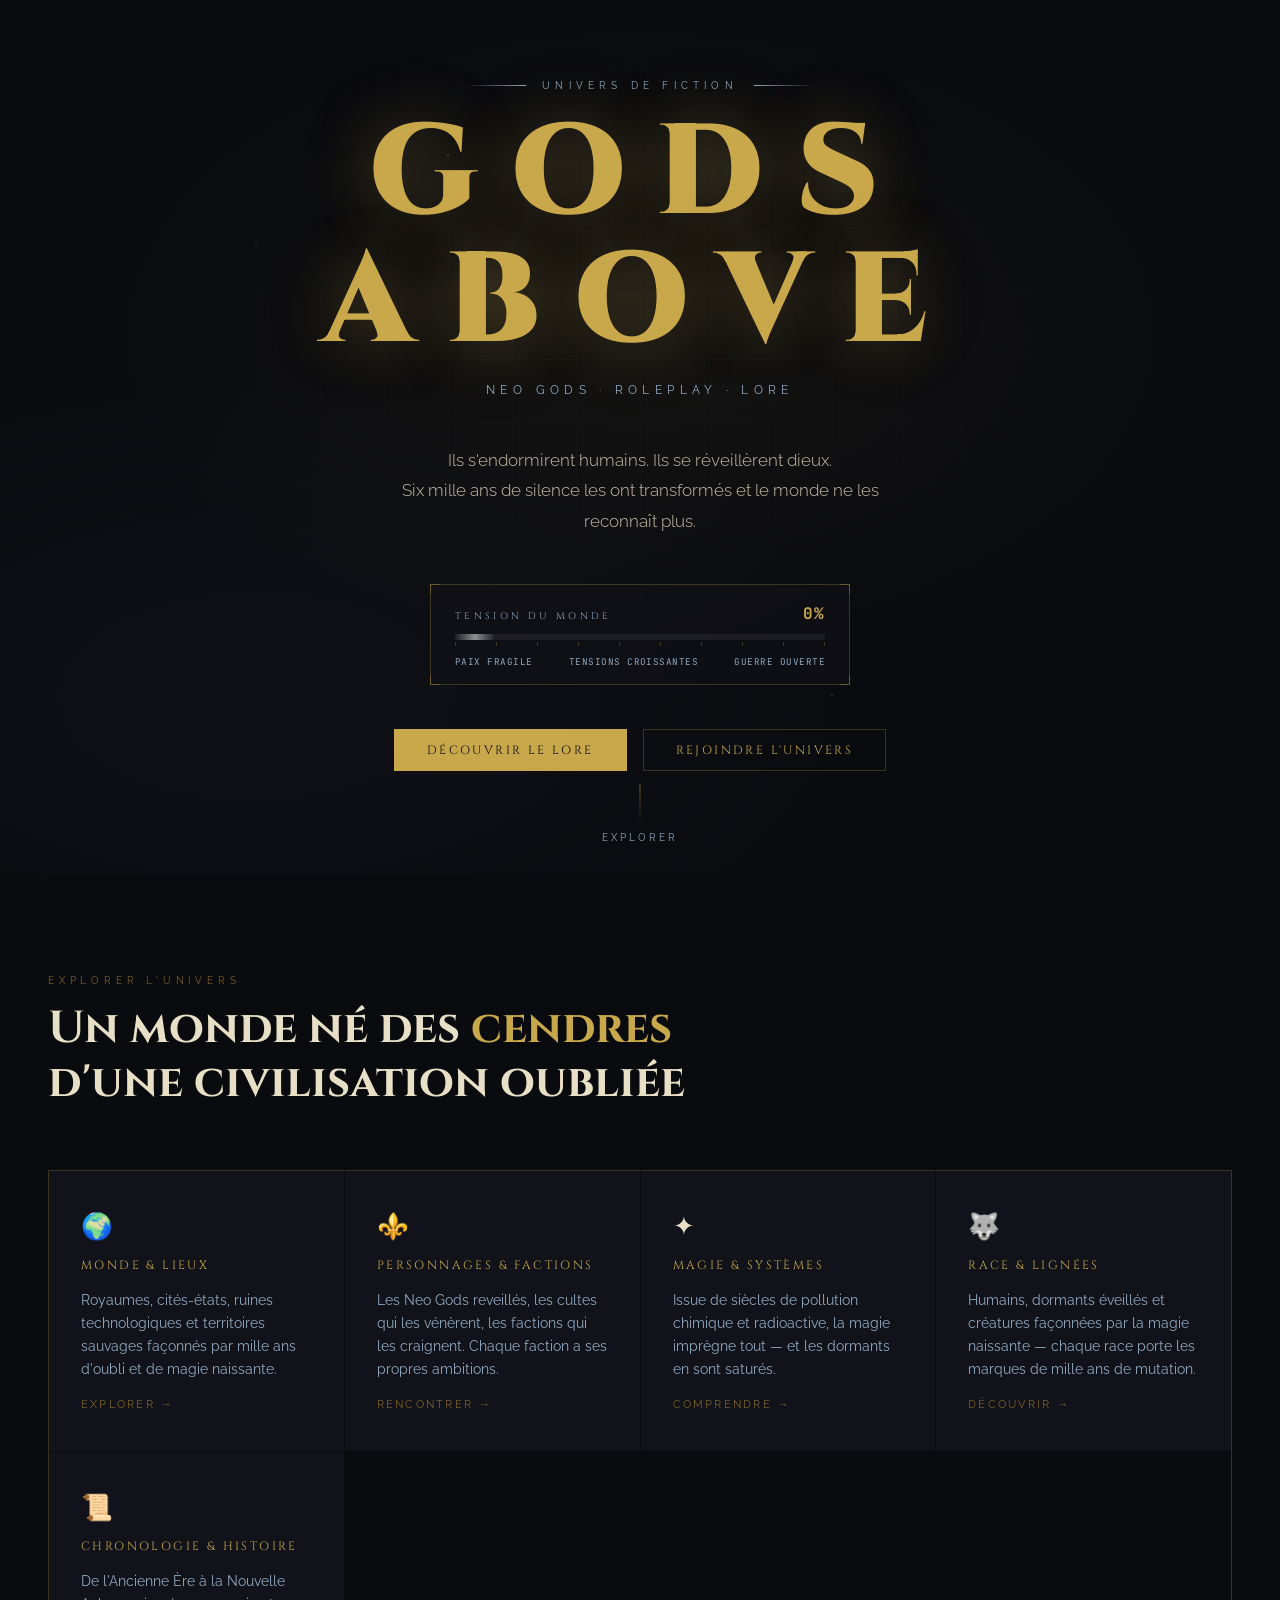
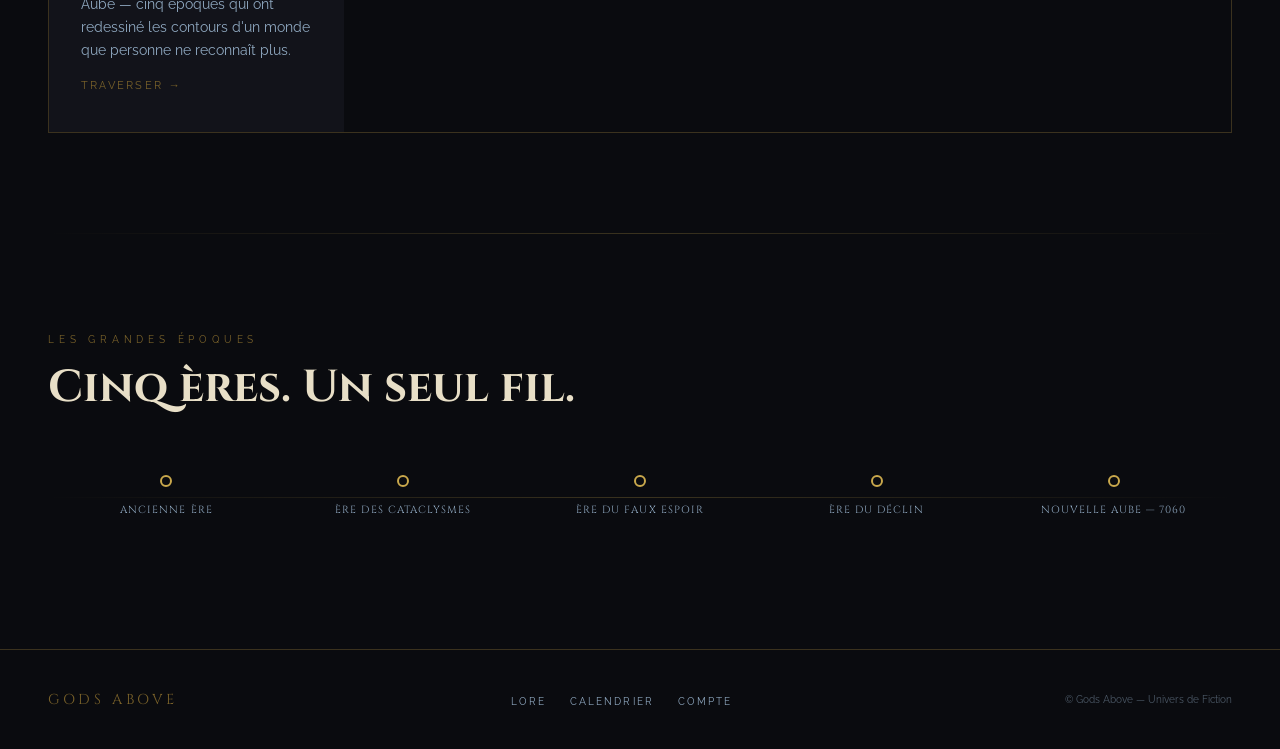
==== commit 381dc44d: "Update index.html" ====
--- a/index.html
+++ b/index.html
@@ -85,12 +85,12 @@
                 <span class="menu-card__image" role="img" aria-label="Illustration de la chronologie" style="--menu-image:url('images/menu/contexte/chronologie.webp')"></span>
                 <span class="menu-card__title">Chronologie</span>
               </a>
-              <div class="menu-card is-disabled" aria-disabled="true">
+              <a class="menu-card" href="pages/personnages/indexpersonnage.html">
                 <span class="menu-card__image">
                   <img src="images/menu/contexte/personnages.webp" alt="Personnages marquants de Gods Above">
                 </span>
                 <span class="menu-card__title">Personnages</span>
-              </div>
+              </a>
             </div>
           </div>
         </div>
--- a/css/global.css
+++ b/css/global.css
@@ -160,14 +160,24 @@
 }
 .menu-card.is-disabled { cursor: default; }
 .menu-card__image {
+  position: relative;
   aspect-ratio: 1 / 1;
   display: block;
+  overflow: hidden;
   background-image:
     linear-gradient(135deg, rgba(0, 0, 0, .18), transparent 45%),
     var(--menu-image),
     repeating-linear-gradient(45deg, rgba(76, 54, 25, .12) 0 8px, transparent 8px 16px);
   background-position: center;
   background-size: cover;
+}
+.menu-card__image > img {
+  position: absolute;
+  inset: 0;
+  width: 100%;
+  height: 100%;
+  display: block;
+  object-fit: cover;
 }
 .menu-card__title {
   min-height: 48px;
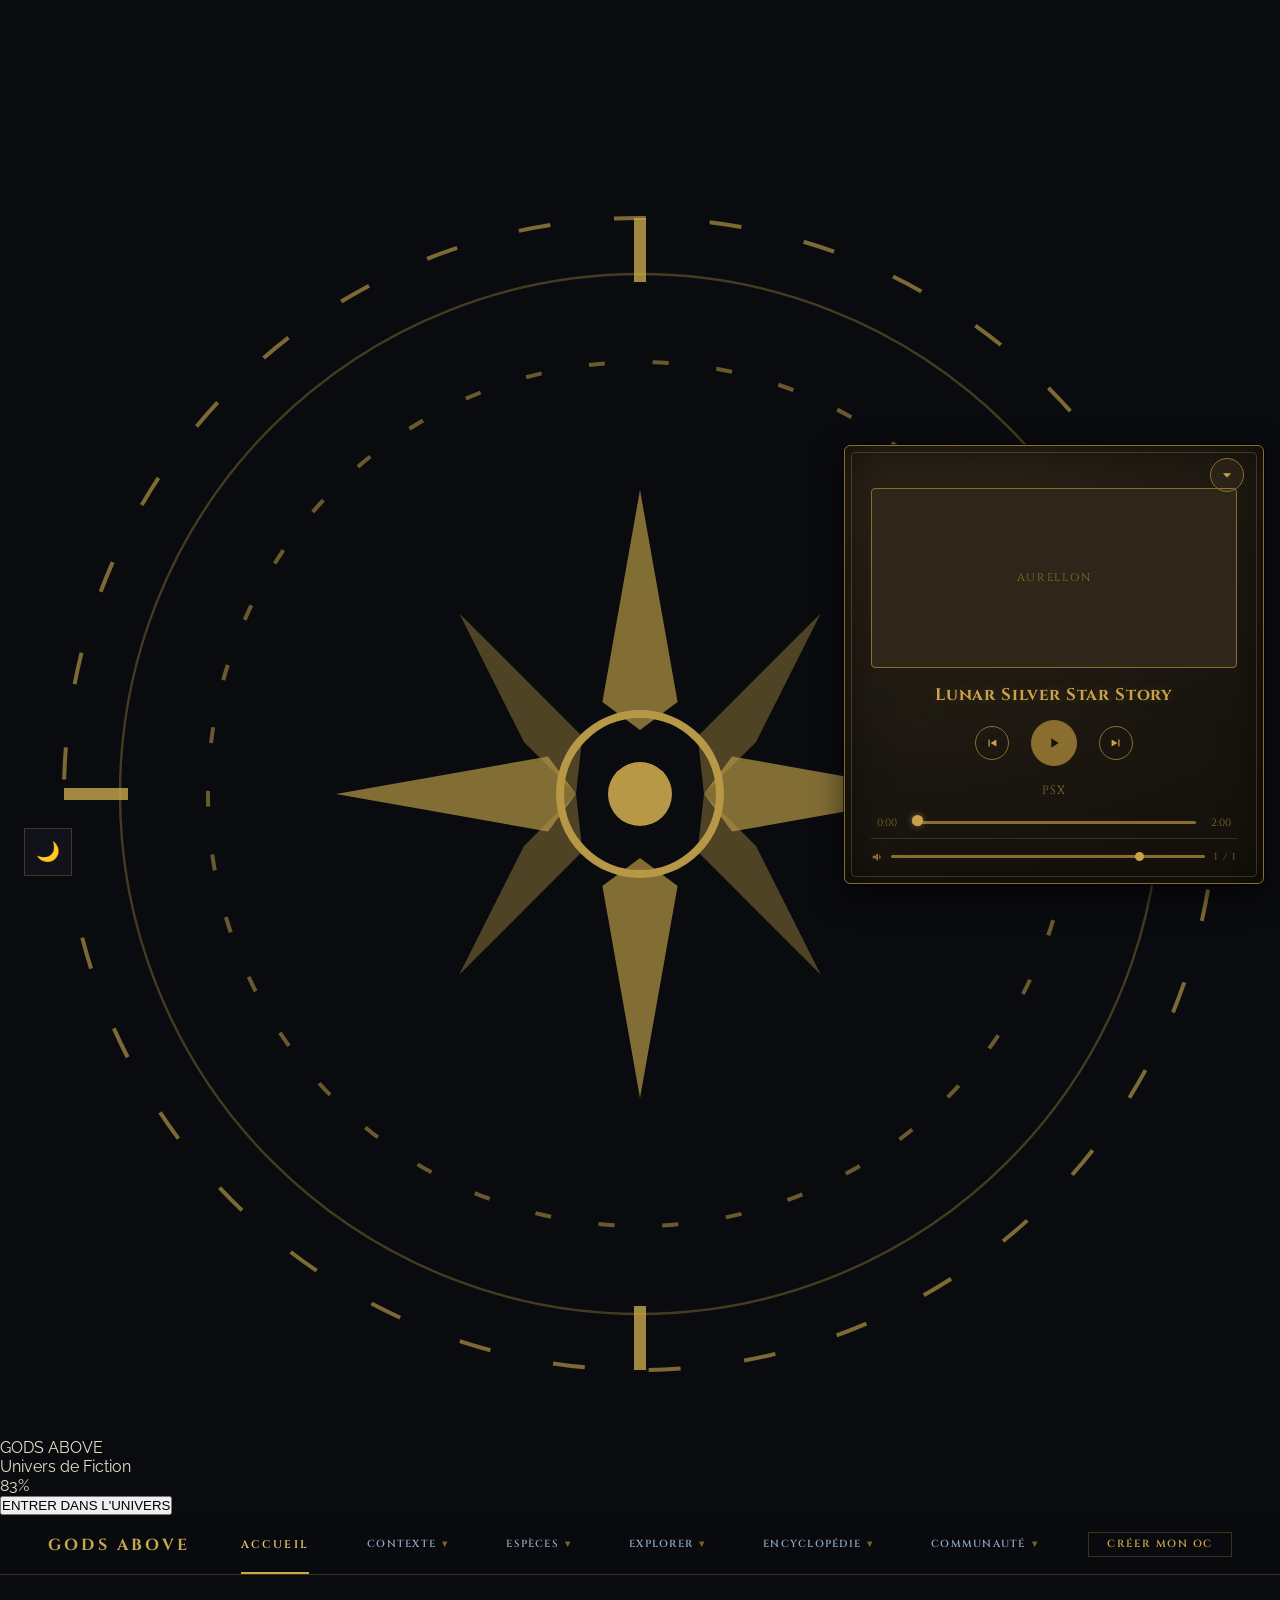
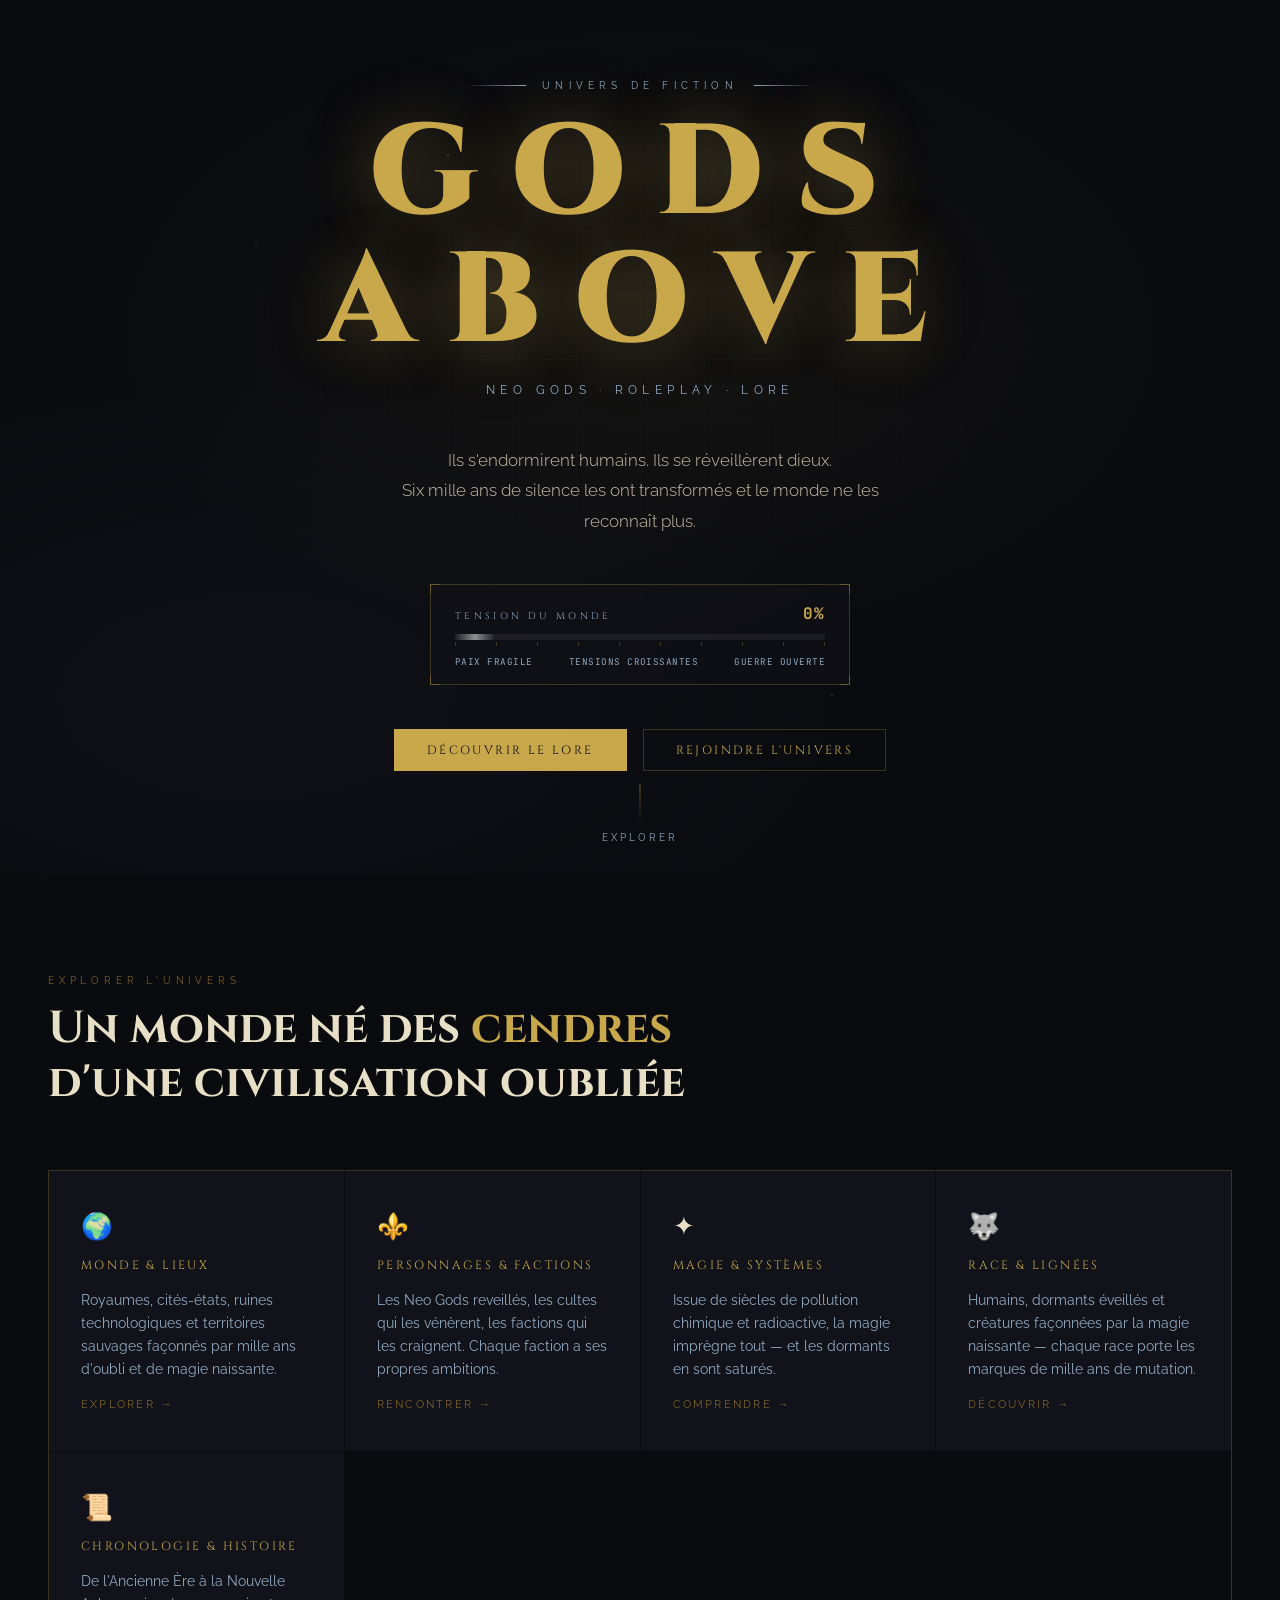
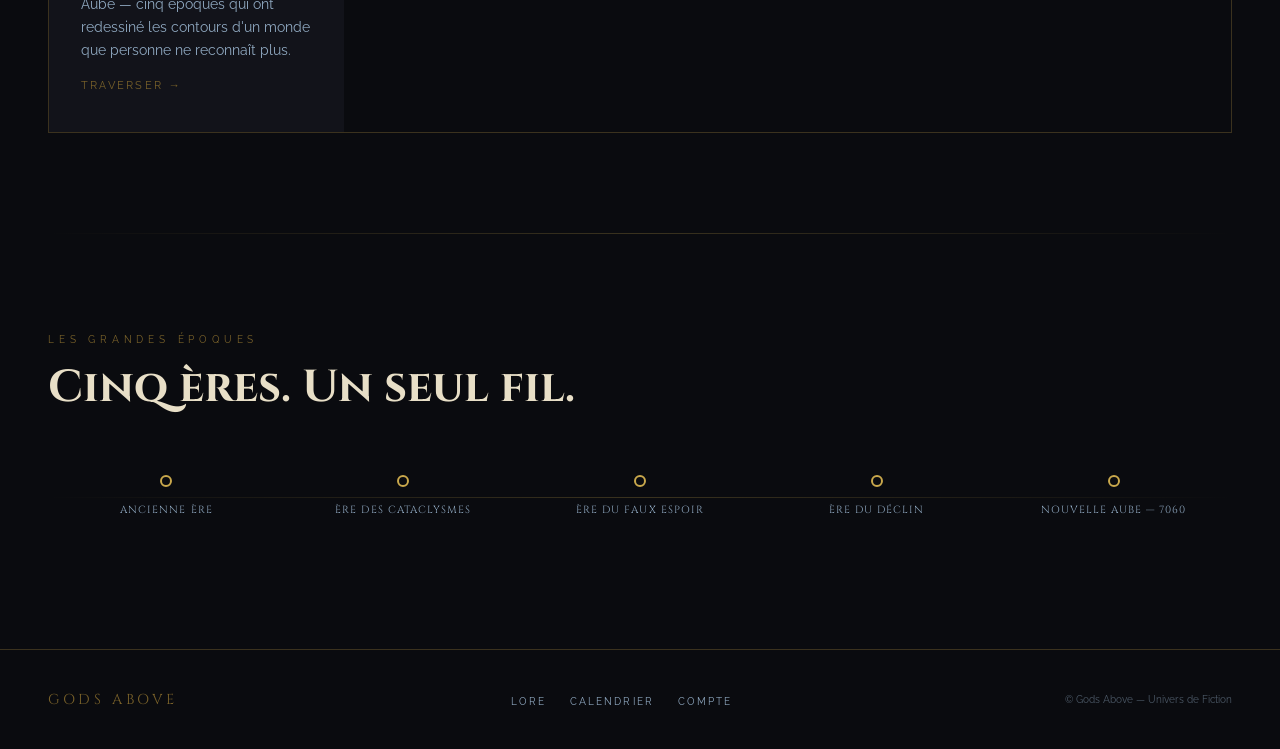
==== commit 73defbd7: "Update index.html" ====
--- a/index.html
+++ b/index.html
@@ -85,7 +85,7 @@
                 <span class="menu-card__image" role="img" aria-label="Illustration de la chronologie" style="--menu-image:url('images/menu/contexte/chronologie.webp')"></span>
                 <span class="menu-card__title">Chronologie</span>
               </a>
-              <a class="menu-card" href="pages/personnages/indexpersonnage.html">
+              <a class="menu-card" href="#/personnages" data-route="personnages">
                 <span class="menu-card__image">
                   <img src="images/menu/contexte/personnages.webp" alt="Personnages marquants de Gods Above">
                 </span>
